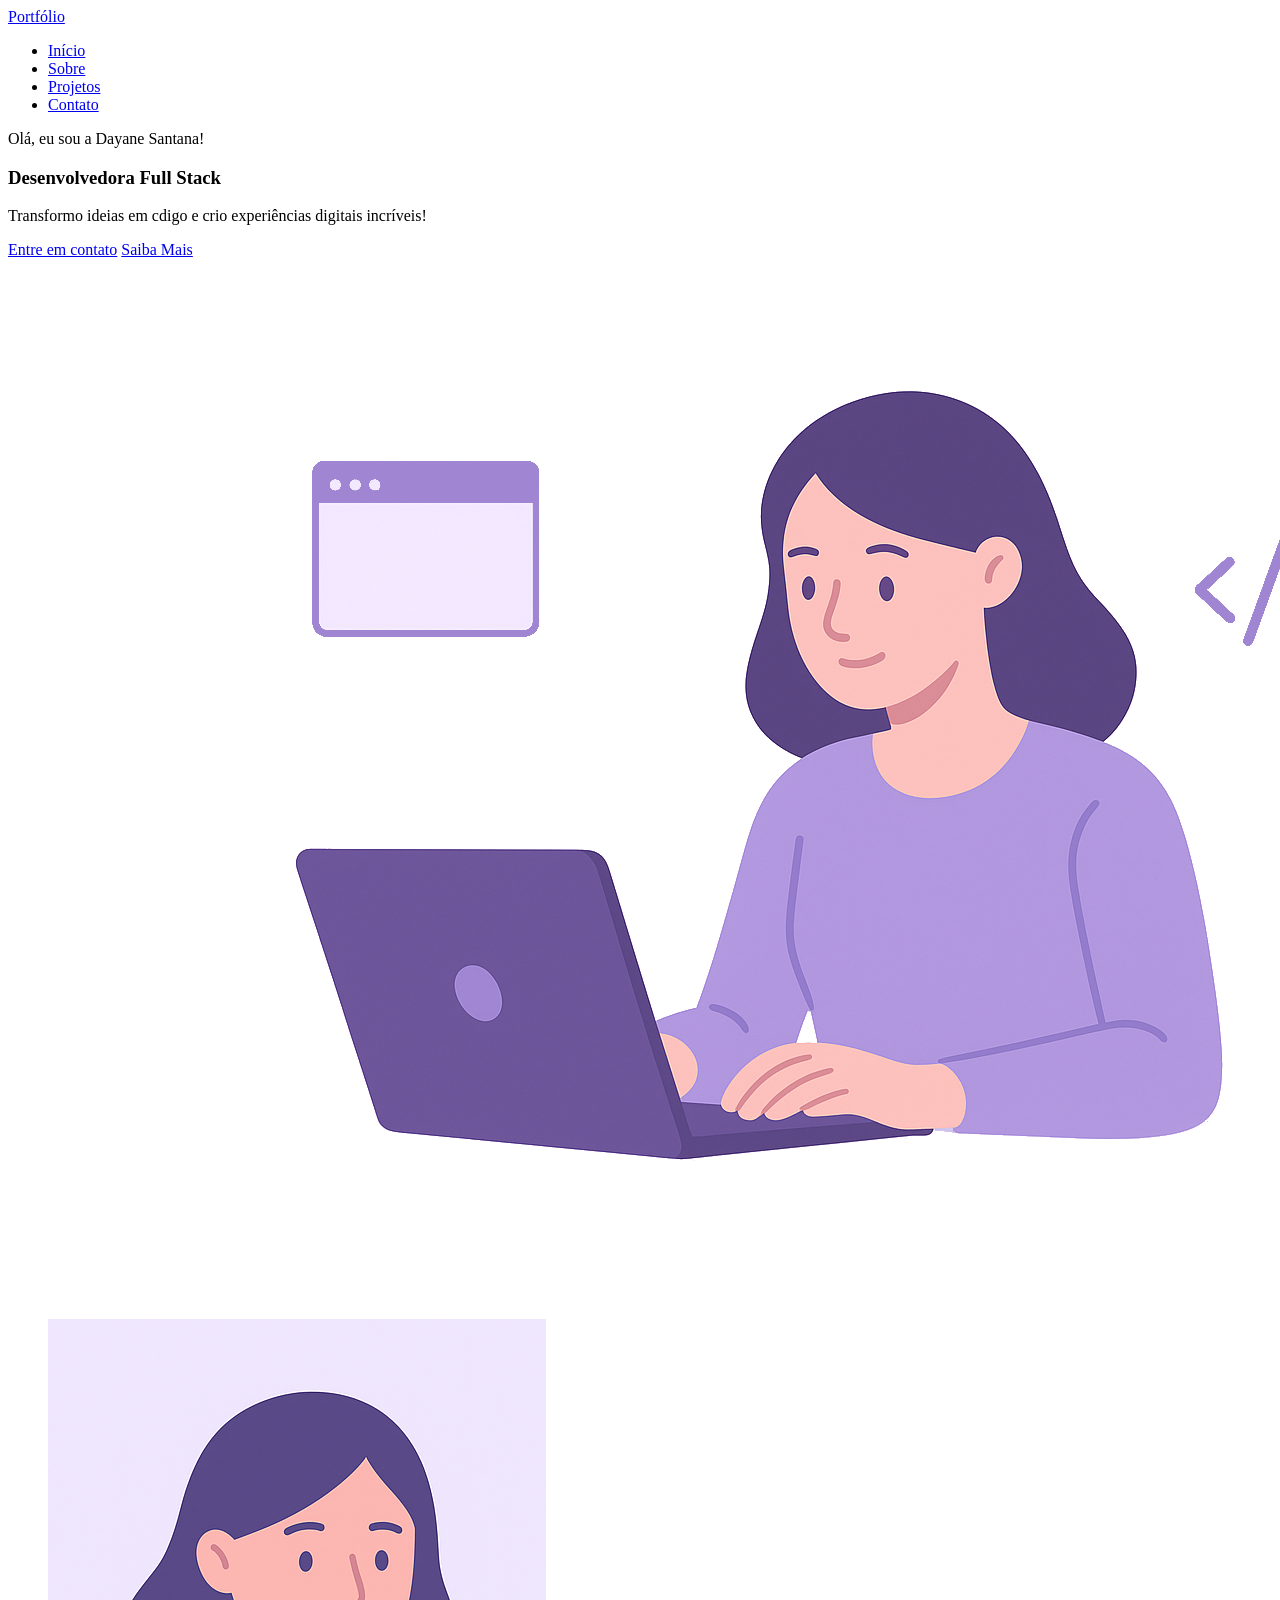
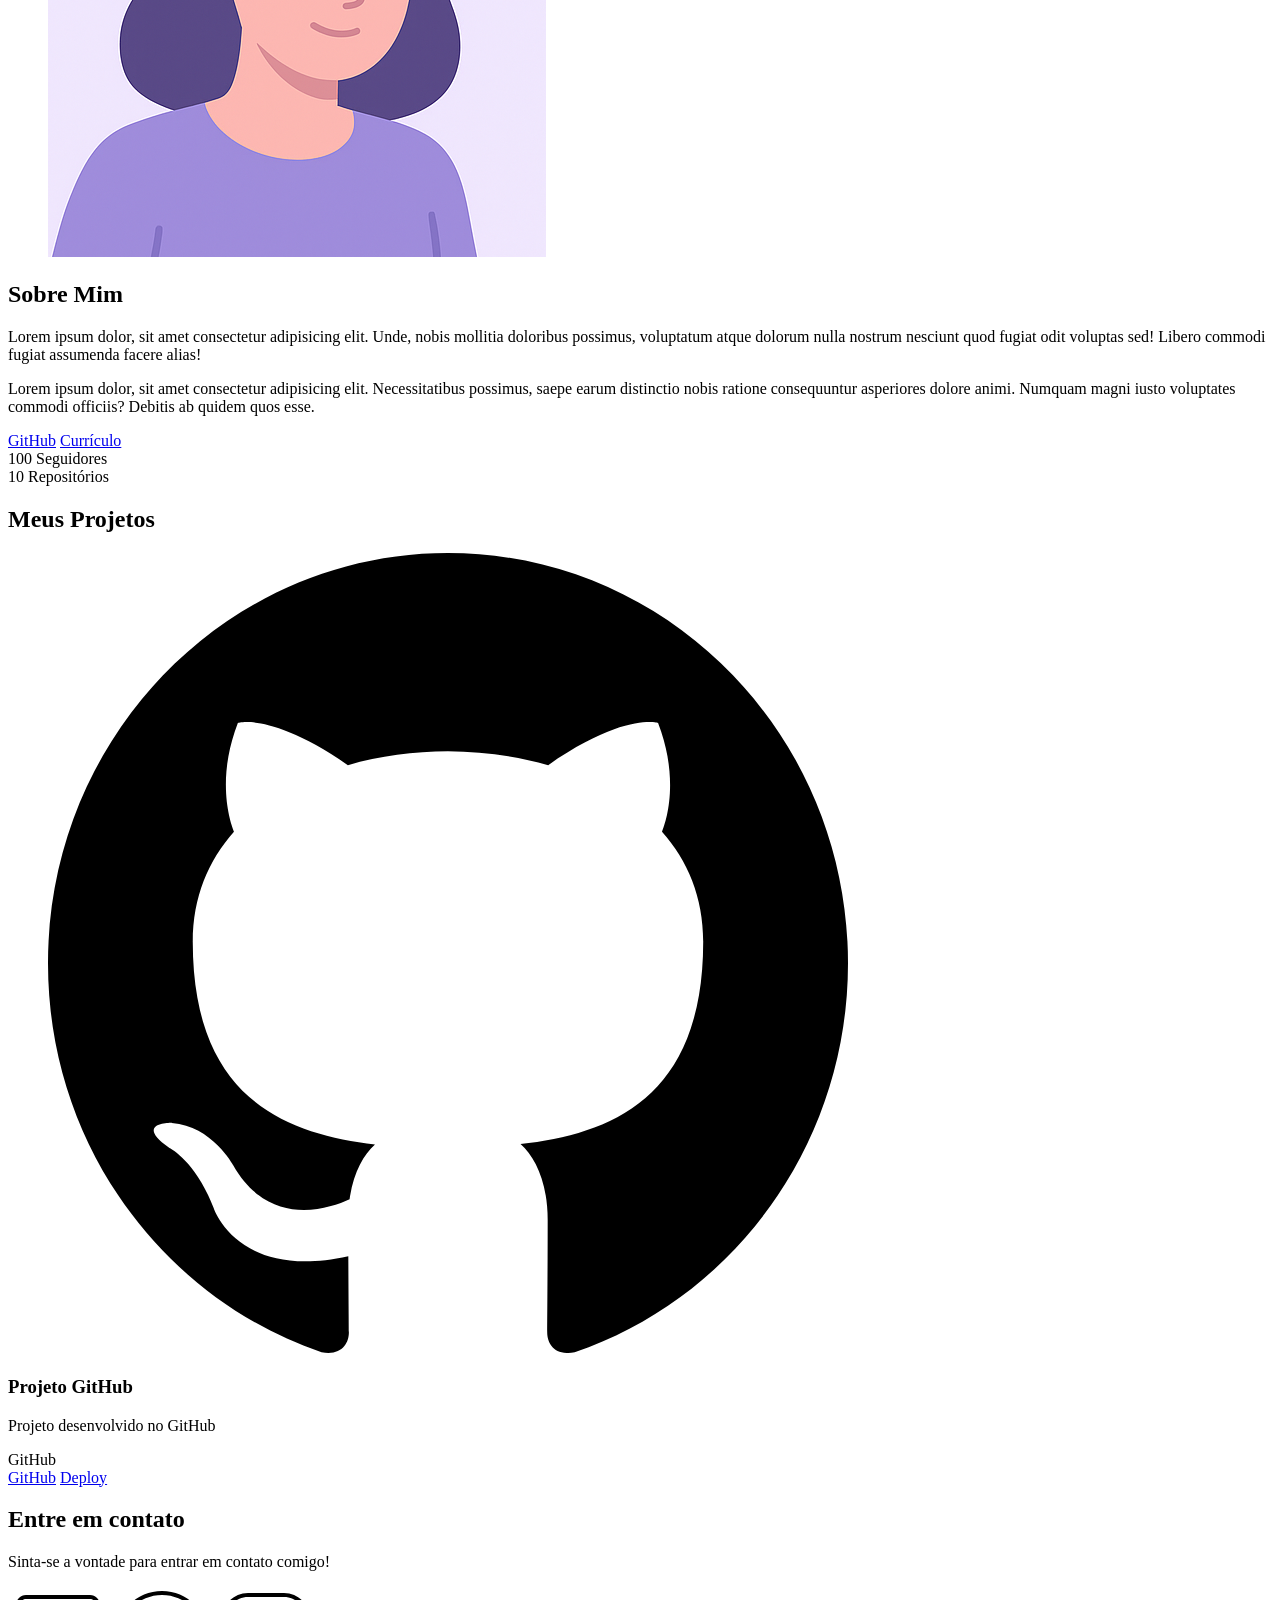
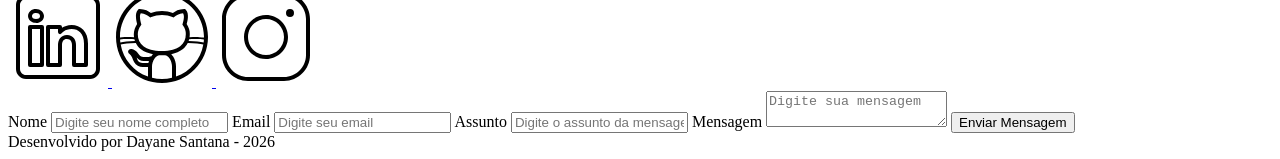
==== index.html @ d8936063 "Iniciando Projeto - Meu Portfólio" ====
<!DOCTYPE html>
<html lang="pt-BR">
<head>
    <meta charset="UTF-8">
    <meta name="viewport" content="width=device-width, initial-scale=1.0">
    <meta name="author" content="Dayane Santana">
    
    <meta 
    name="description" 
    content="Portfólio da Dayane Santana, desenvolvedora Full Stack especializada em criar experiências digitais envolventes e funcionais. Com um portfólio diversificado, com habilidades em front-end e back-end, utilizando tecnologias modernas para entregar soluções inovadoras. Conheça meus projetos e entre em contato.">

    <meta name="robots" content="index, follow">

    <link rel="icon" type="image/svg+xml" href="./assets/img/favicon.svg">

    <title>Portfólio Dayane Santana</title>
</head>
<body>
    <header>
        <div class="menu-content">
            <a href="index.html" id="titulo">Portfólio</a>

            <nav>
                <ul class="menu-list">
                    <li><a href="#hero">Início</a></li>
                    <li><a href="#about">Sobre</a></li>
                    <li><a href="#projects">Projetos</a></li>
                    <li><a href="#contato">Contato</a></li>
                </ul>
        </div>
    </header>  

    <main>
        <section id="hero" class="section-container hero-container">
            <article class="hero-content">

                <span>Olá, eu sou a Dayane Santana!</span>
                <h1>Desenvolvedora Full Stack</h1>
                <p>Transformo ideias em cdigo e crio experiências digitais incríveis!</p>

                <div class="buttons-container">
                    <a href="#contact" class="botao">Entre em contato</a>
                    <a href="#about" class="botao-outline">Saiba Mais</a>
                </div>
            </article>

            <figure class="hero-image">
                <img src="./assets/img/foto_dev_woman.svg" alt="Foto da autora." class="float-animation">
            </figure>
            
        </section>

        <section id="about" class="section-container about-container">

            <figure class="about-image">
                <img src="./assets/img/avatar_dev_woman.svg" alt="Foto do perfil">
            </figure>

            <article class="about-content">
                <h2>Sobre Mim</h2>

                <p>Lorem ipsum dolor, sit amet consectetur adipisicing elit. Unde, nobis mollitia doloribus possimus, voluptatum atque dolorum nulla nostrum nesciunt quod fugiat odit voluptas sed! Libero commodi fugiat assumenda facere alias!</p>

                <p>Lorem ipsum dolor, sit amet consectetur adipisicing elit. Necessitatibus possimus, saepe earum distinctio nobis ratione consequuntur asperiores dolore animi. Numquam magni iusto voluptates commodi officiis? Debitis ab quidem quos esse.</p>

                <div class="about-buttons-data">
                    <div class="buttons-container">
                        <a href="#" target="_blank" class="botao">GitHub</a>
                        <a href="#" target="_blank" class="botao-outline">Currículo</a>
                    </div>

                    <div class="data-container">
                        <div class="data-item">
                            <span class="data-number">100</span>
                            <span class="data-label">Seguidores</span>
                        </div>

                        <div class="data-item">
                            <span class="data-number">10</span>
                            <span class="data-label">Repositórios</span>
                        </div>
                    </div>
                </div>
            </article>
           
        </section>

        <section id="projects" class="section-container projects-container">
            <h2>Meus Projetos</h2>

            <div class="swioer projects-swiper">
                <div class="swiper-wrapper">
                    <div class="swiper-slide">

                        <article class="project-card">
                            <figure class="project-image">
                                <img src="./assets/icons/languages/github.svg" alt="Ícone GitHub">
                            </figure>

                            <div class="project-content">
                                <h3>Projeto GitHub</h3>
                                <p>Projeto desenvolvido no GitHub</p>

                                <div class="project-tags">
                                    <span class="tag">GitHub</span>
                                </div>

                                <div class="project-buttons">
                                    <a href="#" target="_blank" class="botao botao-sm">GitHub</a>
                                    <a href="#" target="_blank" class="botao-outline botao-sm">Deploy</a>
                                </div>
                            </div>
                        </article>
                    </div>
                </div>

                <div class="swiper-button-next"></div>
                <div class="swiper-button-prev"></div>

                <div class="swiper-pagination"></div>
            </div>
          
        </section>

        <section id="contact" class="section-container contact-container">

            <article class="contact-info">
                <h2>Entre em contato</h2>
                <p>Sinta-se a vontade para entrar em contato comigo!</p>

                <div class="social-container">
                    <a href="#" target="_blank" class="social-icon" aria-label="LinkedIn">
                        <img src="./assets/icons/social/linkedin.svg" alt="Link para o LinkedIn">
                    </a>

                    <a href="#" target="_blank" class="social-icon" aria-label="GitHub">
                        <img src="./assets/icons/social/github.svg" alt="Link para o GitHub">
                    </a>

                    <a href="#" target="_blank" class="social-icon" aria-label="Instagram">
                        <img src="./assets/icons/social/instagram.svg" alt="Link para o Instagram">
                    </a>
                </div>
            </article>

            <form id="formulario">

                <label for="nome">Nome</label>
                <input type="text" name="nome" id="nome" placeholder="Digite seu nome completo">
                <span id="erro-nome"></span>

                <label for="email">Email</label>
                <input type="text" name="email" id="email" placeholder="Digite seu email">
                <span id="erro-email"></span>

                <label for="assunto">Assunto</label>
                <input type="text" name="assunto" id="assunto" placeholder="Digite o assunto da mensagem">
                <span id="erro-assunto"></span>

                <label for="mensagem">Mensagem</label>
                <textarea id="mensagem" name="mensagem" placeholder="Digite sua mensagem"></textarea>
                <span id="erro-mensagem"></span>

                <button class="botao" type="submit">Enviar Mensagem</button>
            </form>
          
        </section>

    </main>

    <footer>
        Desenvolvido por Dayane Santana - 2026
    </footer>
</body>
</html>
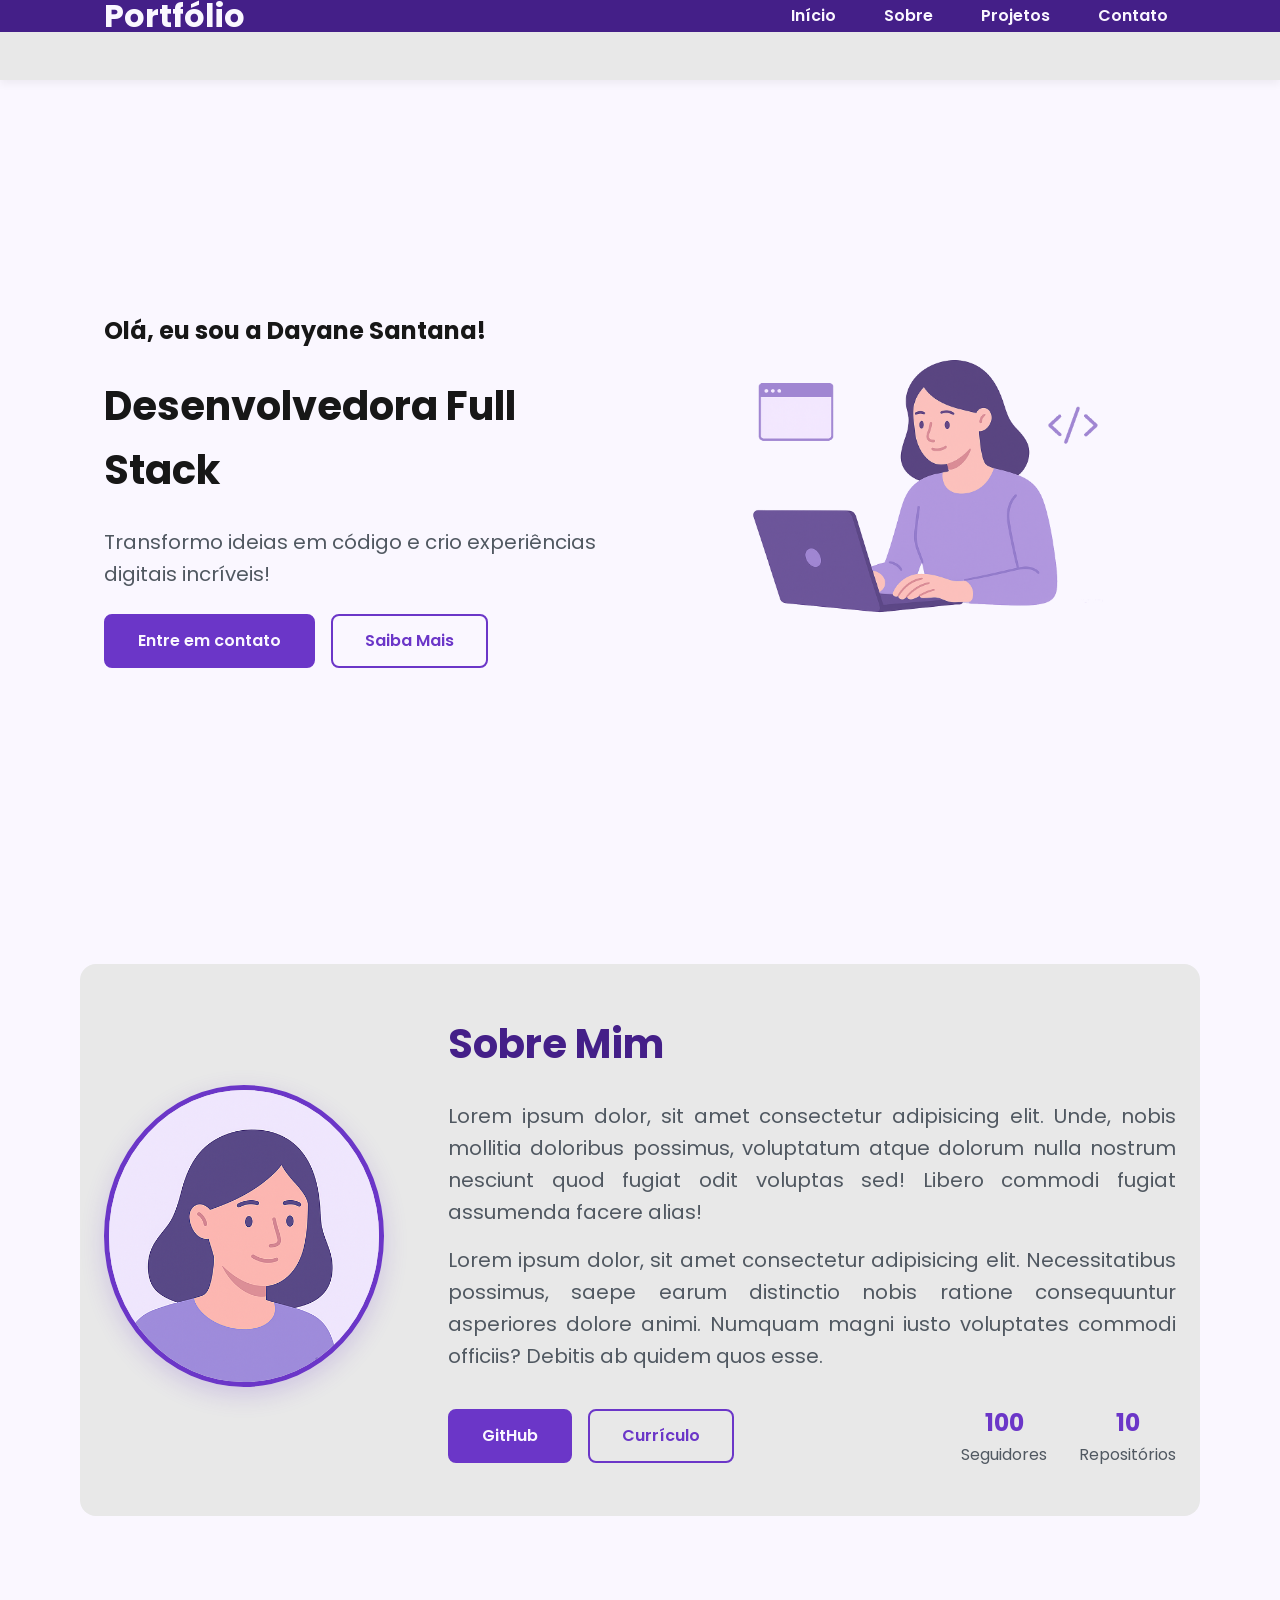
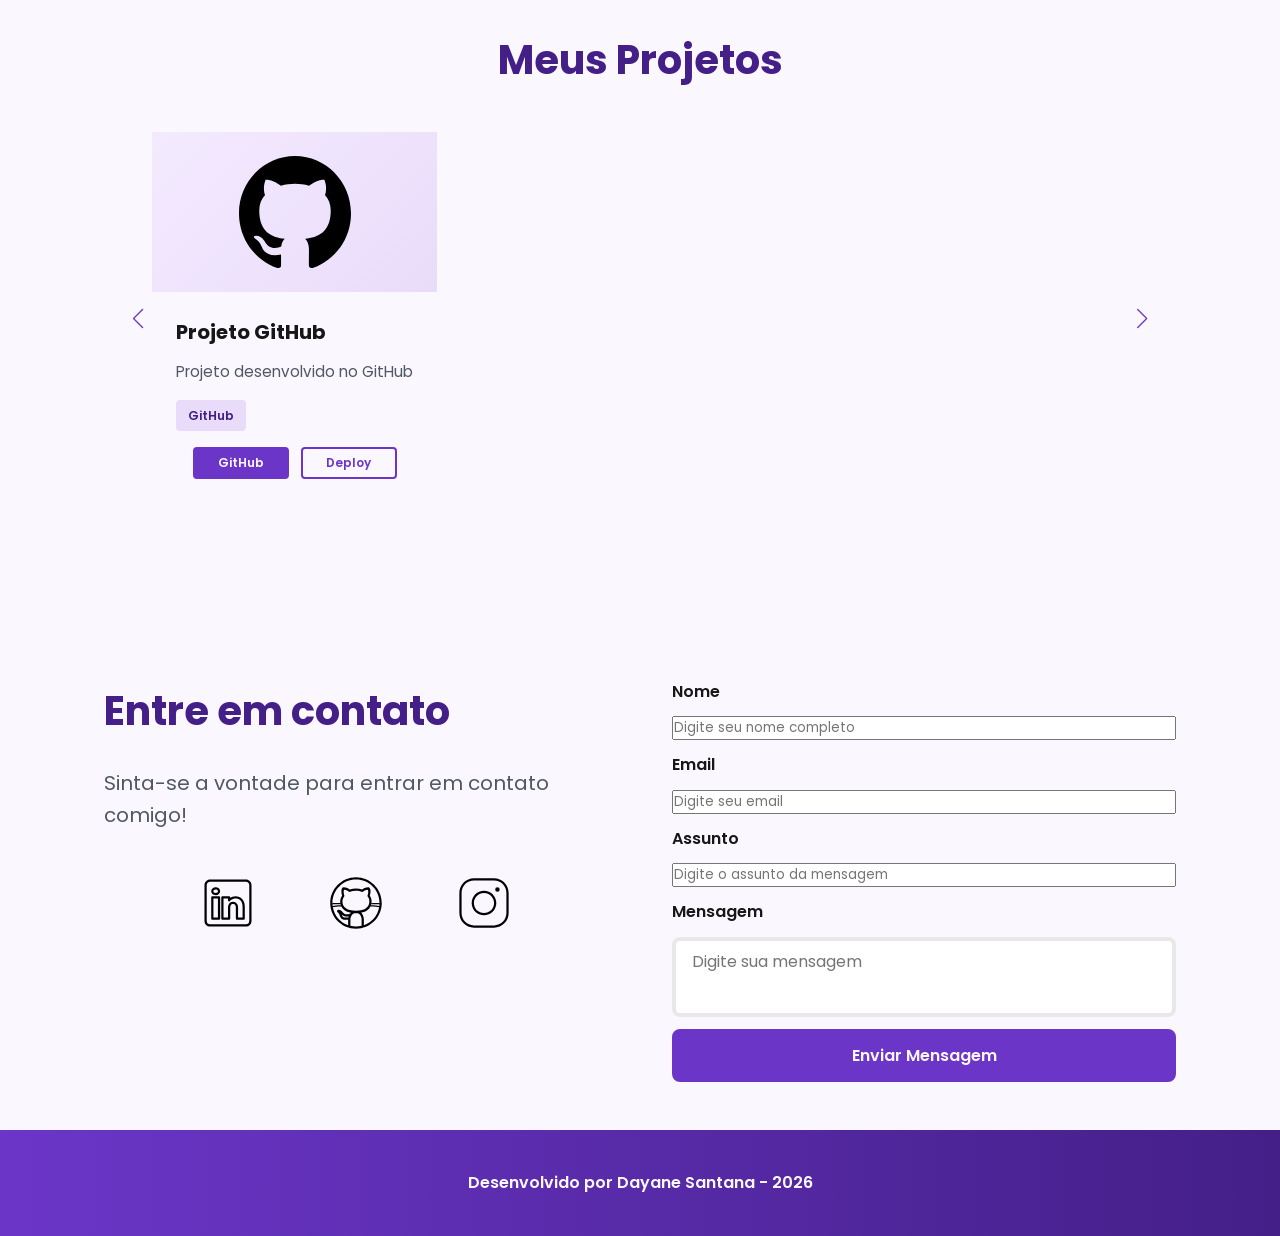
==== commit 47ee55dc: "Adicionando CSS" ====
--- a/index.html
+++ b/index.html
@@ -1,6 +1,13 @@
 <!DOCTYPE html>
 <html lang="pt-BR">
 <head>
+
+    <!-- Fontes do Google -->
+    <link rel="preconnect" href="https://fonts.googleapis.com">
+    <link rel="preconnect" href="https://fonts.gstatic.com" crossorigin>
+
+    <!-- Fonte do Google - Poppins -->
+    <link href="https://fonts.googleapis.com/css2?family=Poppins&display=swap" rel="stylesheet">
     <meta charset="UTF-8">
     <meta name="viewport" content="width=device-width, initial-scale=1.0">
     <meta name="author" content="Dayane Santana">
@@ -12,6 +19,13 @@
     <meta name="robots" content="index, follow">
 
     <link rel="icon" type="image/svg+xml" href="./assets/img/favicon.svg">
+
+    <!-- SWIPER CSS -->
+    <link rel="stylesheet" href="https://cdn.jsdelivr.net/npm/swiper@11/swiper-bundle.min.css"> 
+
+    <link rel="stylesheet" href="./assets/css/style.css">
+
+
 
     <title>Portfólio Dayane Santana</title>
 </head>
@@ -36,7 +50,7 @@
 
                 <span>Olá, eu sou a Dayane Santana!</span>
                 <h1>Desenvolvedora Full Stack</h1>
-                <p>Transformo ideias em cdigo e crio experiências digitais incríveis!</p>
+                <p>Transformo ideias em código e crio experiências digitais incríveis!</p>
 
                 <div class="buttons-container">
                     <a href="#contact" class="botao">Entre em contato</a>
@@ -88,7 +102,7 @@
         <section id="projects" class="section-container projects-container">
             <h2>Meus Projetos</h2>
 
-            <div class="swioer projects-swiper">
+            <div class="swiper projects-swiper">
                 <div class="swiper-wrapper">
                     <div class="swiper-slide">
 
--- a/assets/css/style.css
+++ b/assets/css/style.css
@@ -0,0 +1,586 @@
+* {
+  margin: 0;
+  padding: 0;
+  box-sizing: border-box;
+  font-family: "Poppins", "sans-serif";
+  font-weight: 400;
+  text-decoration: none;
+  outline: none;
+}
+
+:root {
+  /*paleta de cores - purple*/
+  --purple-50: #f4eaff;
+  --purple-100: #e9dcfa;
+  --purple-200: #cdb3f0;
+  --purple-300: #b186e5;
+  --purple-400: #9460db;
+  --purple-500: #6b36c8;
+  --purple-600: #5b2ca0;
+  --purple-700: #4c2177;
+  --purple-800: #441f88;
+  --purple-900: #2a0e4d;
+
+  /*cores neutras*/
+  --gray-200: #e8e8e8;
+  --gray-400: #505861;
+  --black: #171717;
+  --white: #faf7ff;
+
+  /*Cores de estado*/
+  --error: #e63946;
+
+  /*Sombras*/
+
+  --shadow-sm: 0 0.25rem 0.5rem rgba(0, 0, 0, 0.05);
+  --shadow-md: 0 0.25rem 0.75rem rgba(107, 54, 200, 0.3);
+  --shadow-lg: 0 0.5rem 1.5rem rgba(107, 54, 200, 0.2);
+
+  /*Espaçamentos*/
+  --spacing-xs: 0.5rem;
+  --spacing-sm: 1rem;
+  --spacing-md: 1.5rem;
+  --spacing-lg: 2rem;
+  --spacing-xl: 3rem;
+  --spacing-2xl: 4rem;
+
+  /*Tamanhos de fonte*/
+  --text-sm: 0.75rem;
+  --text-base: 1rem;
+  --text-lg: 1.25rem;
+  --text-xl: 1.5rem;
+  --text-2x1: 2rem;
+  --text-3xl: 2.5rem;
+
+  /*Border Radius*/
+  --radius-sm: 0.25rem;
+  --radius-md: 0.5rem;
+  --radius-lg: 1rem;
+  --radius-xl: 2rem;
+  --radius-full: 50%;
+
+  /*Animação Padrão*/
+  --transition-default: all 0.3s ease;
+}
+
+html {
+  scroll-behavior: smooth;
+}
+
+body {
+  display: flex;
+  flex-direction: column;
+  min-height: 100vh;
+  background-color: var(--white);
+  line-height: 1.6;
+  color: var(--black);
+}
+
+main {
+  flex: 1;
+}
+
+.section-container {
+  max-width: 70rem;
+  margin: 0 auto;
+  padding: var(--spacing-xl) var(--spacing-md);
+  scroll-margin-top: 6rem;
+}
+
+.buttons-container {
+  display: flex;
+  gap: var(--spacing-sm);
+}
+
+.botao,
+.botao-outline {
+  display: inline-block;
+  padding: 0.75rem 2rem;
+  border: 0.15rem solid transparent;
+  border-radius: var(--radius-md);
+  font-size: var(--text-base);
+  font-weight: 600;
+  text-align: center;
+  cursor: pointer;
+  transition: var(--transition-default);
+}
+
+.botao {
+  border-color: var(--purple-500);
+  background-color: var(--purple-500);
+  color: var(--white);
+}
+
+.botao:hover {
+  border-color: var(--purple-800);
+  background-color: var(--purple-800);
+  box-shadow: var(--shadow-md);
+  transform: translateY(-0.25rem);
+}
+
+.botao-outline {
+  border-color: var(--purple-500);
+  background-color: transparent;
+  color: var(--purple-500);
+}
+
+.botao-outline:hover {
+  border-color: var(--purple-500);
+  background-color: var(--purple-500);
+  color: var(--white);
+  transform: translateY(-0.25rem);
+}
+
+.botao.botao-sm,
+.botao-outline.botao-sm {
+  min-width: 6rem;
+  padding: 0.25rem var(--spacing-sm);
+  border-width: 0.125rem;
+  border-radius: 0.25rem;
+  font-size: var(--text-sm);
+}
+
+header {
+  position: sticky;
+  top: 0;
+  z-index: 1000;
+  width: 100%;
+  height: 5rem;
+  border-bottom: var(--spacing-xl) solid var(--gray-200);
+  background-color: var(--purple-800);
+  box-shadow: var(--shadow-sm);
+}
+
+header a {
+  font-weight: 600;
+  color: var(--white);
+  transition: color 0.3s ease;
+}
+
+header a:hover {
+  color: var(--purple-100);
+}
+
+#titulo {
+  font-size: var(--text-2x1);
+  font-weight: 700;
+}
+
+.menu-content {
+  display: flex;
+  justify-content: space-between;
+  align-items: center;
+  max-width: 70rem;
+  height: 100%;
+  margin: 0 auto;
+  padding: 0 var(--spacing-md);
+}
+
+.menu-list {
+  display: flex;
+  gap: var(--spacing-lg);
+  list-style: none;
+}
+
+.menu-list a {
+  padding: var(--spacing-xs);
+}
+
+.hero-container {
+  display: flex;
+  align-items: center;
+  gap: var(--spacing-2xl);
+  min-height: calc(100vh - 5rem);
+}
+
+.hero-content {
+  display: flex;
+  flex: 1;
+  flex-direction: column;
+  gap: var(--spacing-md);
+}
+
+.hero-content span {
+  font-size: var(--text-xl);
+  font-weight: 700;
+}
+
+.hero-content h1 {
+  font-size: var(--text-3xl);
+  font-weight: 700;
+}
+
+.hero-content p,
+.about-content p,
+.contact-info p {
+  font-size: var(--text-lg);
+  color: var(--gray-400);
+}
+
+.hero-image {
+  display: flex;
+  flex: 1;
+  justify-content: center;
+}
+
+.hero-image img {
+  width: 100%;
+  max-width: 100%;
+  border-radius: var(--radius-xl);
+}
+
+@keyframes float {
+  0%,
+  100% {
+    transform: translateY(0);
+  }
+
+  50% {
+    transform: translateY(-1.25rem);
+  }
+}
+
+.float-animation {
+  animation: float 3s ease-in-out infinite;
+}
+
+.about-container {
+  display: flex;
+  align-items: center;
+  gap: var(--spacing-2xl);
+  margin: var(--spacing-2xl) auto;
+  border-radius: var(--radius-lg);
+  background-color: var(--gray-200);
+}
+
+.about-image {
+  flex: 0 0 17.5rem;
+}
+
+.about-image img {
+  width: 100%;
+  border: 0.35rem solid var(--purple-500);
+  border-radius: var(--radius-full);
+  box-shadow: var(--shadow-lg);
+}
+
+.about-content h2,
+.projects-container h2,
+.contact-info h2 {
+  margin-bottom: var(--spacing-md);
+  font-size: var(--text-3xl);
+  font-weight: 700;
+  color: var(--purple-800);
+}
+
+.about-content p {
+  margin-bottom: var(--spacing-sm);
+  text-align: justify;
+}
+
+.about-buttons-data {
+  display: flex;
+  justify-content: space-between;
+  align-items: center;
+  gap: var(--spacing-lg);
+  margin-top: var(--spacing-lg);
+}
+
+.about-buttons-data .botao {
+  margin-right: auto;
+}
+
+.data-container {
+  display: flex;
+  gap: var(--spacing-lg);
+  margin-top: 0;
+}
+
+.data-item {
+  display: flex;
+  flex-direction: column;
+  align-items: center;
+}
+
+.data-number {
+  font-size: var(--text-xl);
+  font-weight: 700;
+  text-align: center;
+  color: var(--purple-500);
+}
+
+.data-label {
+  font-size: var(--text-base);
+  text-align: center;
+  color: var(--gray-400);
+}
+
+.projects-container {
+  scroll-margin-top: 3rem;
+  margin: var(--spacing-2xl) auto;
+  text-align: center;
+}
+
+/*Carrossel de projetos*/
+.projects-swiper {
+  position: relative;
+  width: 100%;
+  padding: var(--spacing-sm) var(--spacing-xl);
+  overflow: hidden;
+}
+
+.projects-card {
+  display: flex;
+  flex-direction: column;
+  width: 100%;
+  height: 100%;
+  border: 0.15rem solid var(--gray-200);
+  border-radius: var(--radius-lg);
+  background-color: var(--white);
+  box-shadow: var(--shadow-sm);
+  overflow: hidden;
+  transition: var(--transition-default);
+}
+
+.project-card:hover {
+  box-shadow: var(--shadow-lg);
+}
+
+.project-image {
+  display: flex;
+  align-items: center;
+  justify-content: center;
+  width: 100%;
+  height: 10rem;
+  background: linear-gradient(
+    135deg,
+    var(--purple-50) 0%,
+    var(--purple-100) 100%
+  );
+}
+
+.project-image img {
+  width: 75%;
+  height: 75%;
+  max-width: 7rem;
+  max-height: 7rem;
+  object-fit: contain;
+  transition: transform 0.3s ease;
+}
+
+.project-content {
+  display: flex;
+  flex: 1;
+  flex-direction: column;
+  padding: var(--spacing-md);
+  text-align: left;
+}
+
+.project-content h3 {
+  margin-bottom: 0.75rem;
+  font-size: var(--text-lg);
+  font-weight: 700;
+}
+
+.project-content p {
+  flex: 1;
+  margin-bottom: var(--spacing-sm);
+  font-size: 0.95rem;
+  color: var(--gray-400);
+}
+
+.project-tags {
+  display: flex;
+  flex-wrap: wrap;
+  gap: var(--spacing-xs);
+}
+
+.tag {
+  padding: 0.375rem 0.75rem;
+  border-radius: var(--radius-sm);
+  background-color: var(--purple-100);
+  font-size: var(--text-sm);
+  font-weight: 600;
+  color: var(--purple-800);
+}
+
+.project-buttons {
+  display: flex;
+  justify-content: center;
+  align-items: center;
+  gap: 0.75rem;
+  margin-top: var(--spacing-sm);
+}
+
+Containers do swiper*/ .swiper-wrapper {
+  align-items: stretch;
+}
+
+.swiper-slide {
+  display: flex;
+  height: auto;
+}
+
+/*Botões do swiper*/
+.swiper-button-next,
+.swiper-button-prev {
+  width: 3rem;
+  height: 3rem;
+}
+
+.swiper-button-next::after,
+.swiper-button-prev::after {
+  font-size: var(--text-lg);
+  color: var(--purple-500);
+}
+
+.swiper-button-next:hover::after,
+.swiper-button-prev:hover::after {
+  color: var(--purple-800);
+}
+
+.swiper-pagination-bullet {
+  width: 0.75rem;
+  height: 0.75rem;
+  background-color: var(--gray-200);
+  opacity: 1;
+}
+
+.swiper-pagination-bullet-active {
+  width: var(--spacing-lg);
+  border-radius: var(--radius-sm);
+  background-color: var(--purple-500);
+}
+
+.contact-container {
+  display: grid;
+  grid-template-columns: 1fr 1fr;
+  gap: var(--spacing-2xl);
+}
+
+.contact-info h2 {
+  margin-bottom: var(--spacing-md);
+}
+
+.contact-info p {
+  margin-bottom: var(--spacing-lg);
+}
+
+.social-container {
+  display: flex;
+  justify-content: center;
+  gap: var(--spacing-xl);
+}
+
+.social-icon {
+  width: 5rem;
+  height: 5rem;
+  padding: 0.75rem;
+  border-radius: var(--radius-md);
+  transition: var(--transition-default);
+}
+
+.social-icon img {
+  width: 100%;
+  filter: brightness(0) saturate(100%);
+  transition: filter 0.3s ease;
+}
+
+.social-icon:hover img {
+  filter: brightness(0) saturate(100%) invert(42%) sepia(93%) saturate(1352%)
+    hue-rotate(243deg) brightness(79%) contrast(91%);
+}
+
+form {
+  display: flex;
+  flex-direction: column;
+  gap: 0.75rem;
+}
+
+form label {
+  font-size: var(--text-base);
+  font-weight: 600;
+}
+
+forma input,
+form textarea {
+  width: 100%;
+  padding: 0.5rem var(--spacing-sm);
+  border: 0.25rem solid var(--gray-200);
+  border-radius: var(--radius-md);
+  font-family: inherit;
+  font-size: var(--text-base);
+  transition: border-color 0.3s ease;
+}
+
+form input:focus,
+form textarea:focus {
+  border-color: var(--purple-500);
+  outline: none;
+}
+
+form textarea {
+  min-height: 5rem;
+  resize: none;
+}
+
+form span {
+  margin-top: -0.75rem;
+  font-size: var(--text-sm);
+  color: var(--error);
+}
+
+footer {
+  padding: 2.5rem;
+  background: linear-gradient(to right, var(--purple-500), var(--purple-800));
+  font-weight: 600;
+  text-align: center;
+  color: var(--white);
+}
+
+.sucess-container {
+  display: flex;
+  flex-direction: column;
+  justify-content: center;
+  align-items: center;
+  width: 100%;
+  min-height: calc(100vh - 12.5rem);
+  padding: var(--spacing-xl) var(--spacing-md);
+}
+
+.sucess-content {
+  display: flex;
+  flex-direction: column;
+  align-items: center;
+  gap: var(--spacing-md);
+  max-width: 37.5rem;
+  text-align: center;
+}
+
+.sucess-content h1 {
+  font-size: var(--text-3xl);
+  font-weight: 700;
+  color: var(--purple-800);
+}
+
+.sucess-content h2 {
+  font-size: var(--text-lg);
+  color: var(--gray-400);
+}
+
+.sucess-icon {
+  display: flex;
+  align-items: center;
+  justify-content: center;
+  width: 7.5rem;
+  height: 7.5rem;
+  border-radius: var(--radius-full);
+  background-color: var(--purple-100);
+}
+
+.sucess-icon img {
+  width: 6rem;
+  height: 6rem;
+  filter: brightness(0) saturate(100%) invert(11%) sepia(69%) saturate(3759%)
+    hue-rotate(256deg) brightness(101%) contrast(96%);
+}
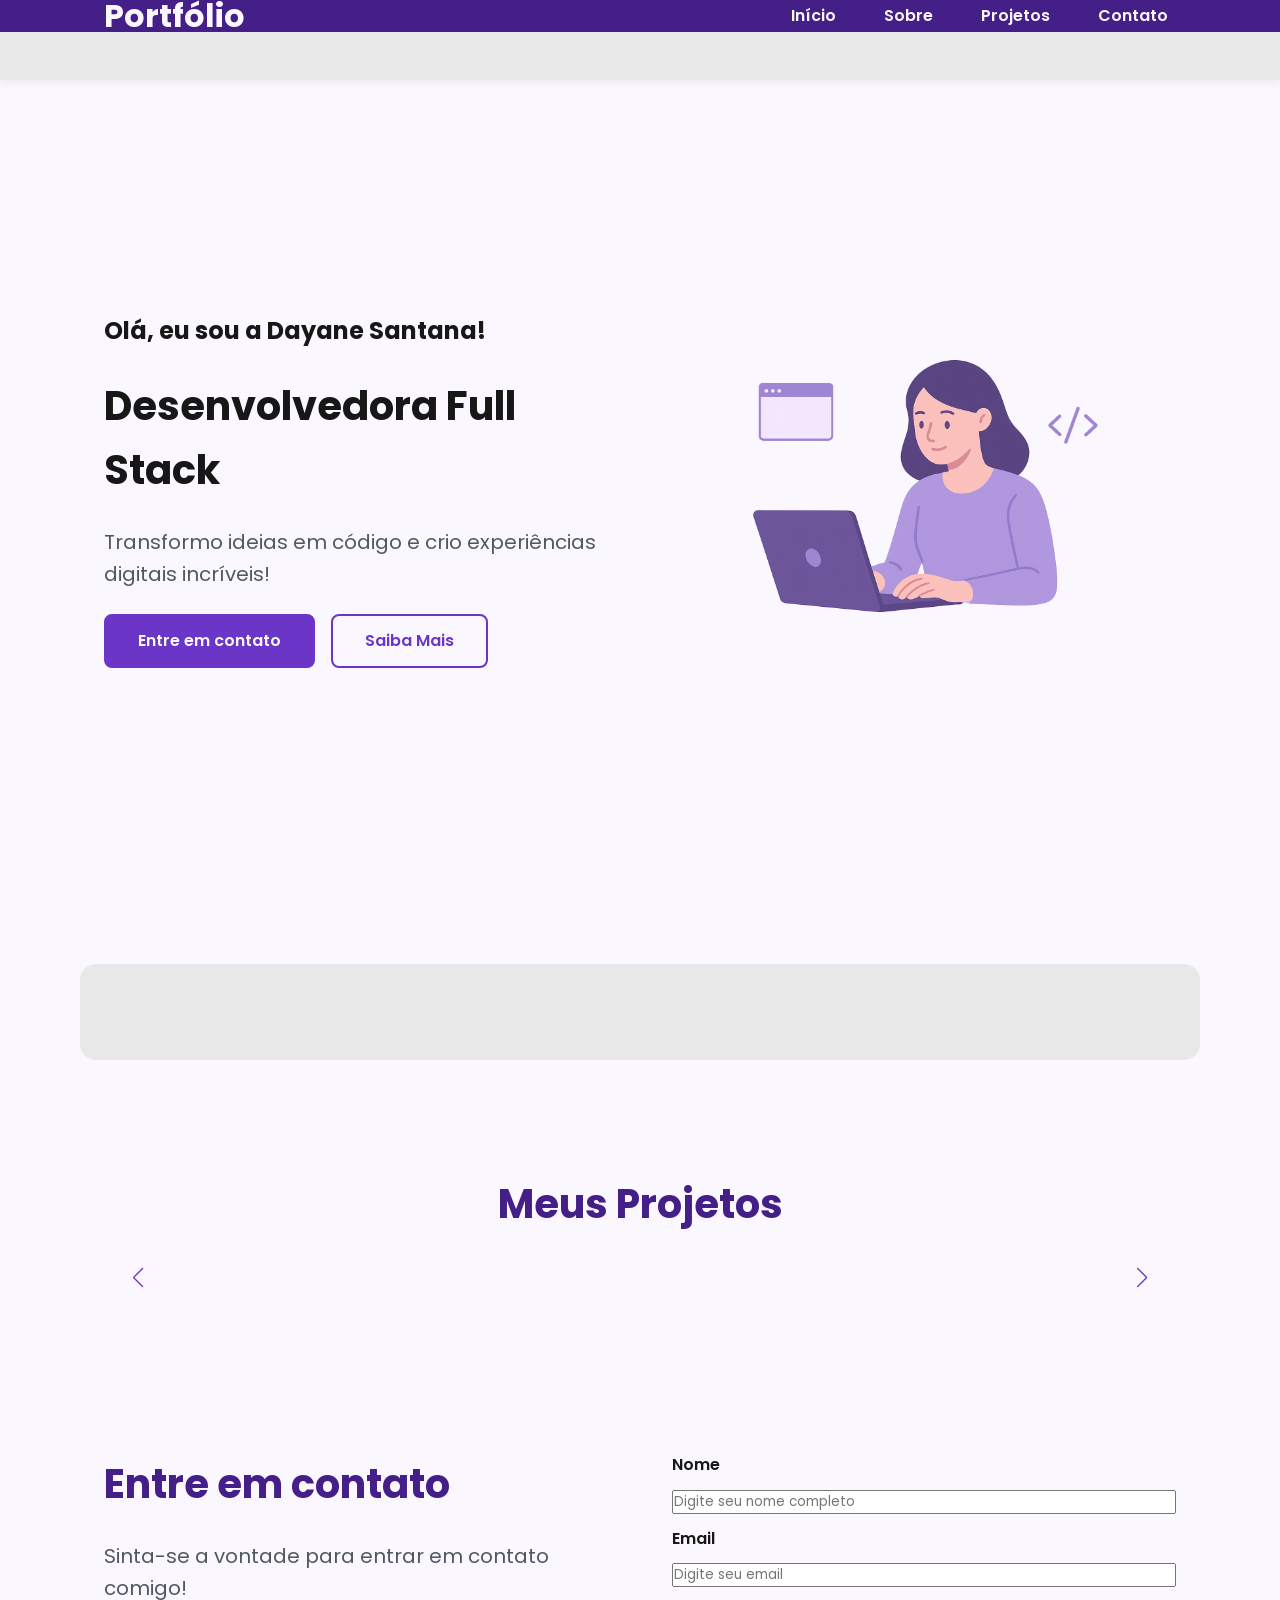
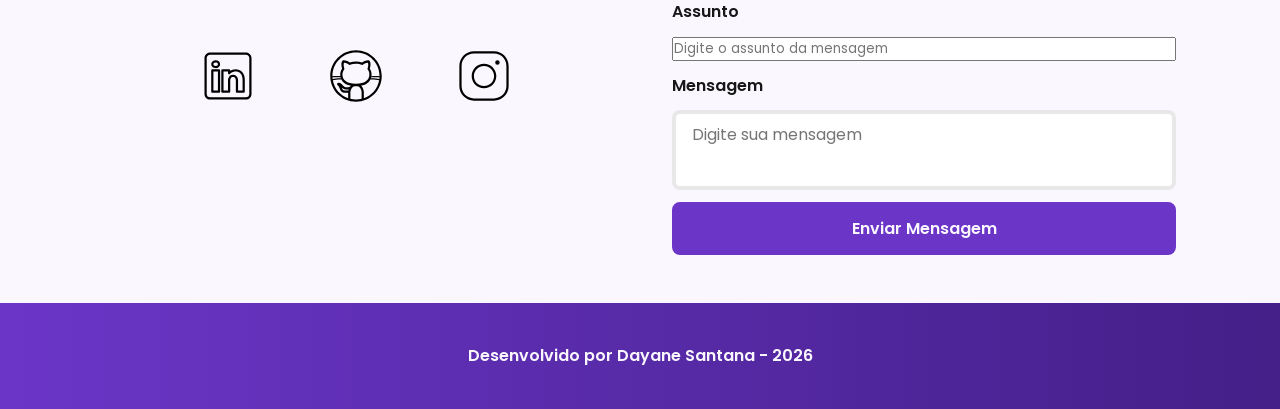
==== commit 17030913: "Adicionado JS" ====
--- a/index.html
+++ b/index.html
@@ -65,68 +65,14 @@
         </section>
 
         <section id="about" class="section-container about-container">
-
-            <figure class="about-image">
-                <img src="./assets/img/avatar_dev_woman.svg" alt="Foto do perfil">
-            </figure>
-
-            <article class="about-content">
-                <h2>Sobre Mim</h2>
-
-                <p>Lorem ipsum dolor, sit amet consectetur adipisicing elit. Unde, nobis mollitia doloribus possimus, voluptatum atque dolorum nulla nostrum nesciunt quod fugiat odit voluptas sed! Libero commodi fugiat assumenda facere alias!</p>
-
-                <p>Lorem ipsum dolor, sit amet consectetur adipisicing elit. Necessitatibus possimus, saepe earum distinctio nobis ratione consequuntur asperiores dolore animi. Numquam magni iusto voluptates commodi officiis? Debitis ab quidem quos esse.</p>
-
-                <div class="about-buttons-data">
-                    <div class="buttons-container">
-                        <a href="#" target="_blank" class="botao">GitHub</a>
-                        <a href="#" target="_blank" class="botao-outline">Currículo</a>
-                    </div>
-
-                    <div class="data-container">
-                        <div class="data-item">
-                            <span class="data-number">100</span>
-                            <span class="data-label">Seguidores</span>
-                        </div>
-
-                        <div class="data-item">
-                            <span class="data-number">10</span>
-                            <span class="data-label">Repositórios</span>
-                        </div>
-                    </div>
-                </div>
-            </article>
-           
+                 
         </section>
 
         <section id="projects" class="section-container projects-container">
             <h2>Meus Projetos</h2>
 
             <div class="swiper projects-swiper">
-                <div class="swiper-wrapper">
-                    <div class="swiper-slide">
-
-                        <article class="project-card">
-                            <figure class="project-image">
-                                <img src="./assets/icons/languages/github.svg" alt="Ícone GitHub">
-                            </figure>
-
-                            <div class="project-content">
-                                <h3>Projeto GitHub</h3>
-                                <p>Projeto desenvolvido no GitHub</p>
-
-                                <div class="project-tags">
-                                    <span class="tag">GitHub</span>
-                                </div>
-
-                                <div class="project-buttons">
-                                    <a href="#" target="_blank" class="botao botao-sm">GitHub</a>
-                                    <a href="#" target="_blank" class="botao-outline botao-sm">Deploy</a>
-                                </div>
-                            </div>
-                        </article>
-                    </div>
-                </div>
+                <div class="swiper-wrapper"></div>
 
                 <div class="swiper-button-next"></div>
                 <div class="swiper-button-prev"></div>
@@ -157,7 +103,9 @@
                 </div>
             </article>
 
-            <form id="formulario">
+            <form id="formulario" action="https://formsubmit.co/efbd7583fe93ba88ac6b9df064552114" method="POST">
+                <input type="hidden" name="_next" value="http://localhost:5500/sucess.html">
+                <input type="hidden" name="_captcha" value="false">
 
                 <label for="nome">Nome</label>
                 <input type="text" name="nome" id="nome" placeholder="Digite seu nome completo">
@@ -185,5 +133,9 @@
     <footer>
         Desenvolvido por Dayane Santana - 2026
     </footer>
+    
+    <!-- SWIPER JS -->
+    <script src="https://cdn.jsdelivr.net/npm/swiper@11/swiper-bundle.min.js"></script>
+    <script src="./assets/js/script.js"></script>
 </body>
 </html>
--- a/assets/css/style.css
+++ b/assets/css/style.css
@@ -584,3 +584,401 @@
   filter: brightness(0) saturate(100%) invert(11%) sepia(69%) saturate(3759%)
     hue-rotate(256deg) brightness(101%) contrast(96%);
 }
+
+
+/*Responsividade*/
+@media screen and (max-width: 1024px){
+
+    .section-container{
+        padding: var(--spacing-lg) var(--spacing-md);
+    }
+
+    .section-container h1{
+        font-size: var(--text-3xl);
+    }
+
+    .section-container h2{
+        font-size: var(--text-2x1);
+    }
+
+    .section-container p{
+        font-size: var(--text-base);
+    }
+
+    .section-container span{
+        font-size: var(--text-lg);
+    }
+
+    .sucess-content h1{
+        font-size: var(--text-3xl);
+    }
+
+    .sucess-content h2{
+        font-size: var(--text-xl);
+    }
+
+    @media (max-width: 768px){
+        .menu-list{
+            display: none;
+        }
+    }
+
+    .hero-container {
+        flex-direction: column-reverse;
+        gap: var(--spacing-lg);
+        min-height: 60vh;
+        text-align: center;
+    }
+
+    .hero-content,
+    .hero-image {
+        width: 90%;
+    }
+
+    .hero-image img {
+        object-fit: cover;
+    }
+
+    .buttons-container {
+        justify-content: center;
+        width: 100%;
+    }
+
+    .hero-container .botao,
+    .hero-container .botao-outline {
+        padding: 0.75rem 1.5rem;
+        font-size: var(--text-base);
+        white-space: nowrap;
+    }
+
+    .about-container {
+        flex-direction: column;
+        gap: var(--spacing-md);
+        margin: var(--spacing-lg);
+        padding: var(--spacing-lg);
+    }
+
+    .about-image {
+        flex: 0 0 auto;
+        width: 100%;
+        display: flex;
+        justify-content: center;
+    }
+
+    .about-image img {
+        max-width: 16rem;
+        width: 100%;
+    }
+
+    .about-content {
+        width: 100%;
+    }
+
+    .about-buttons-data {
+        flex-direction: column;
+        gap: var(--spacing-md);
+        align-items: stretch;
+    }
+
+    .about-buttons-data .botao {
+        margin-right: 0;
+    }
+
+    .data-container {
+        justify-content: center;
+        width: 100%;
+    }
+
+    /* Projects */
+    .projects-container {
+        margin: var(--spacing-lg) auto 0;
+    }
+
+    .projects-swiper {
+        margin: 0;
+        padding: var(--spacing-sm) var(--spacing-lg) 2.5rem;
+    }
+
+    .project-card {
+        width: 100%;
+        height: 30rem;
+        min-height: 30rem;
+        max-height: 30rem;
+        max-width: 100%;
+    }
+
+    .project-content {
+        display: flex;
+        flex-direction: column;
+        justify-content: space-between;
+        height: 100%;
+    }
+
+    .project-content p {
+        flex: 1;
+        overflow: hidden;
+    }
+
+    .project-tags {
+        min-height: 2.5rem;
+        align-items: flex-start;
+    }
+
+    .swiper-wrapper {
+        align-items: stretch;
+    }
+
+    .swiper-slide {
+        display: flex;
+        justify-content: center;
+        align-items: stretch;
+        height: auto;
+    }
+
+    .swiper-button-next,
+    .swiper-button-prev {
+        display: none;
+    }
+
+    /* Contact */
+    .contact-container {
+        grid-template-columns: 1fr;
+        gap: var(--spacing-lg);
+        width: 90%;
+        margin: 0 auto;
+    }
+
+    /* Success Page */
+    .success-container {
+        padding: var(--spacing-xl) var(--spacing-md);
+        min-height: calc(100vh - 10rem);
+    }
+
+    .success-content {
+        gap: var(--spacing-lg);
+        max-width: 35rem;
+    }
+
+    .success-icon {
+        width: 6rem;
+        height: 6rem;
+    }
+
+    .success-icon img {
+        width: 5rem;
+        height: 5rem;
+    }
+}
+
+@media screen and (max-width: 480px) {
+
+    /* Layout */
+    .section-container {
+        padding: var(--spacing-md) var(--spacing-sm);
+    }
+
+    /* Tipografia Mobile */
+    .section-container h1 {
+        font-size: var(--text-xl);
+    }
+
+    .section-container h2 {
+        font-size: var(--text-xl);
+    }
+
+    .section-container p {
+        font-size: var(--text-base);
+    }
+
+    .section-container span {
+        font-size: var(--text-lg);
+    }
+
+    .success-content h1 {
+        font-size: var(--text-xl);
+    }
+
+    .success-content h2 {
+        font-size: var(--text-base);
+    }
+
+    /* Header */
+    #titulo {
+        font-size: var(--text-xl);
+    }
+
+    .menu-list {
+        display: none;
+    }
+
+    /* Hero */
+    .hero-container {
+        gap: var(--spacing-sm);
+    }
+
+    .hero-content {
+        gap: var(--spacing-xs);
+        width: 100%;
+    }
+
+    .buttons-container {
+        flex-direction: column;
+        gap: 0.75rem;
+        width: 100%;
+    }
+
+    .buttons-container .botao,
+    .buttons-container .botao-outline {
+        width: 100%;
+    }
+
+    .hero-container .botao,
+    .hero-container .botao-outline {
+        padding: 0.75rem 1rem;
+        font-size: var(--text-base);
+        white-space: nowrap;
+    }
+
+    .hero-image {
+        width: 100%;
+    }
+
+    .hero-image img {
+        max-width: 20rem;
+    }
+
+    /* About */
+    .about-container {
+        margin: var(--spacing-lg) 0.5rem;
+        padding: var(--spacing-md);
+    }
+
+    .about-image img {
+        max-width: 14rem;
+    }
+
+    .about-buttons-data .botao,
+    .about-buttons-data .botao-outline {
+        width: 100%;
+        padding: 0.75rem var(--spacing-lg);
+        font-size: var(--text-base);
+        text-align: center;
+    }
+
+    .data-number {
+        font-size: var(--text-lg);
+    }
+
+    .data-label {
+        font-size: var(--text-sm);
+    }
+
+    /* Projects */
+    .projects-container {
+        margin: var(--spacing-lg) auto 0;
+    }
+
+    .projects-swiper {
+        position: relative;
+        margin: 0;
+        padding: var(--spacing-sm) 0 2rem 0;
+        overflow: visible;
+    }
+
+    .project-card {
+        width: 100%;
+        height: 20rem;
+        max-width: 20rem;
+    }
+
+    .project-image {
+        height: 10rem;
+    }
+
+    .project-content {
+        padding: var(--spacing-md);
+    }
+
+    .project-content h3 {
+        font-size: var(--text-lg);
+    }
+
+    .project-content p {
+        font-size: var(--text-base);
+    }
+
+    /* Contact */
+    .contact-container {
+        width: 100%;
+    }
+
+    .contact-info p {
+        margin-bottom: var(--spacing-md);
+    }
+
+    .social-container {
+        flex-wrap: wrap;
+        gap: var(--spacing-lg);
+        margin-bottom: var(--spacing-xs);
+    }
+
+    .social-icon {
+        width: 4rem;
+        height: 4rem;
+    }
+
+    /* Formulário */
+    form {
+        gap: var(--spacing-sm);
+    }
+
+    form label {
+        font-size: var(--text-base);
+    }
+
+    form input,
+    form textarea {
+        padding: 0.75rem;
+        font-size: var(--text-base);
+    }
+
+    form button {
+        padding: 0.75rem var(--spacing-md);
+        font-size: var(--text-base);
+    }
+
+    /* Footer */
+    footer {
+        padding: var(--spacing-md) var(--spacing-sm);
+        font-size: var(--text-sm);
+    }
+    
+    /* Success Page */
+    .success-container {
+        padding: var(--spacing-lg) var(--spacing-sm);
+        min-height: calc(100vh - 8rem);
+    }
+
+    .success-content {
+        gap: var(--spacing-md);
+        max-width: 100%;
+        padding: 0 var(--spacing-sm);
+    }
+
+    .success-icon {
+        width: 5rem;
+        height: 5rem;
+    }
+
+    .success-icon img {
+        width: 4rem;
+        height: 4rem;
+    }
+
+    .success-content .botao {
+        width: 100%;
+        max-width: 20rem;
+        padding: 0.75rem var(--spacing-lg);
+    }
+
+}
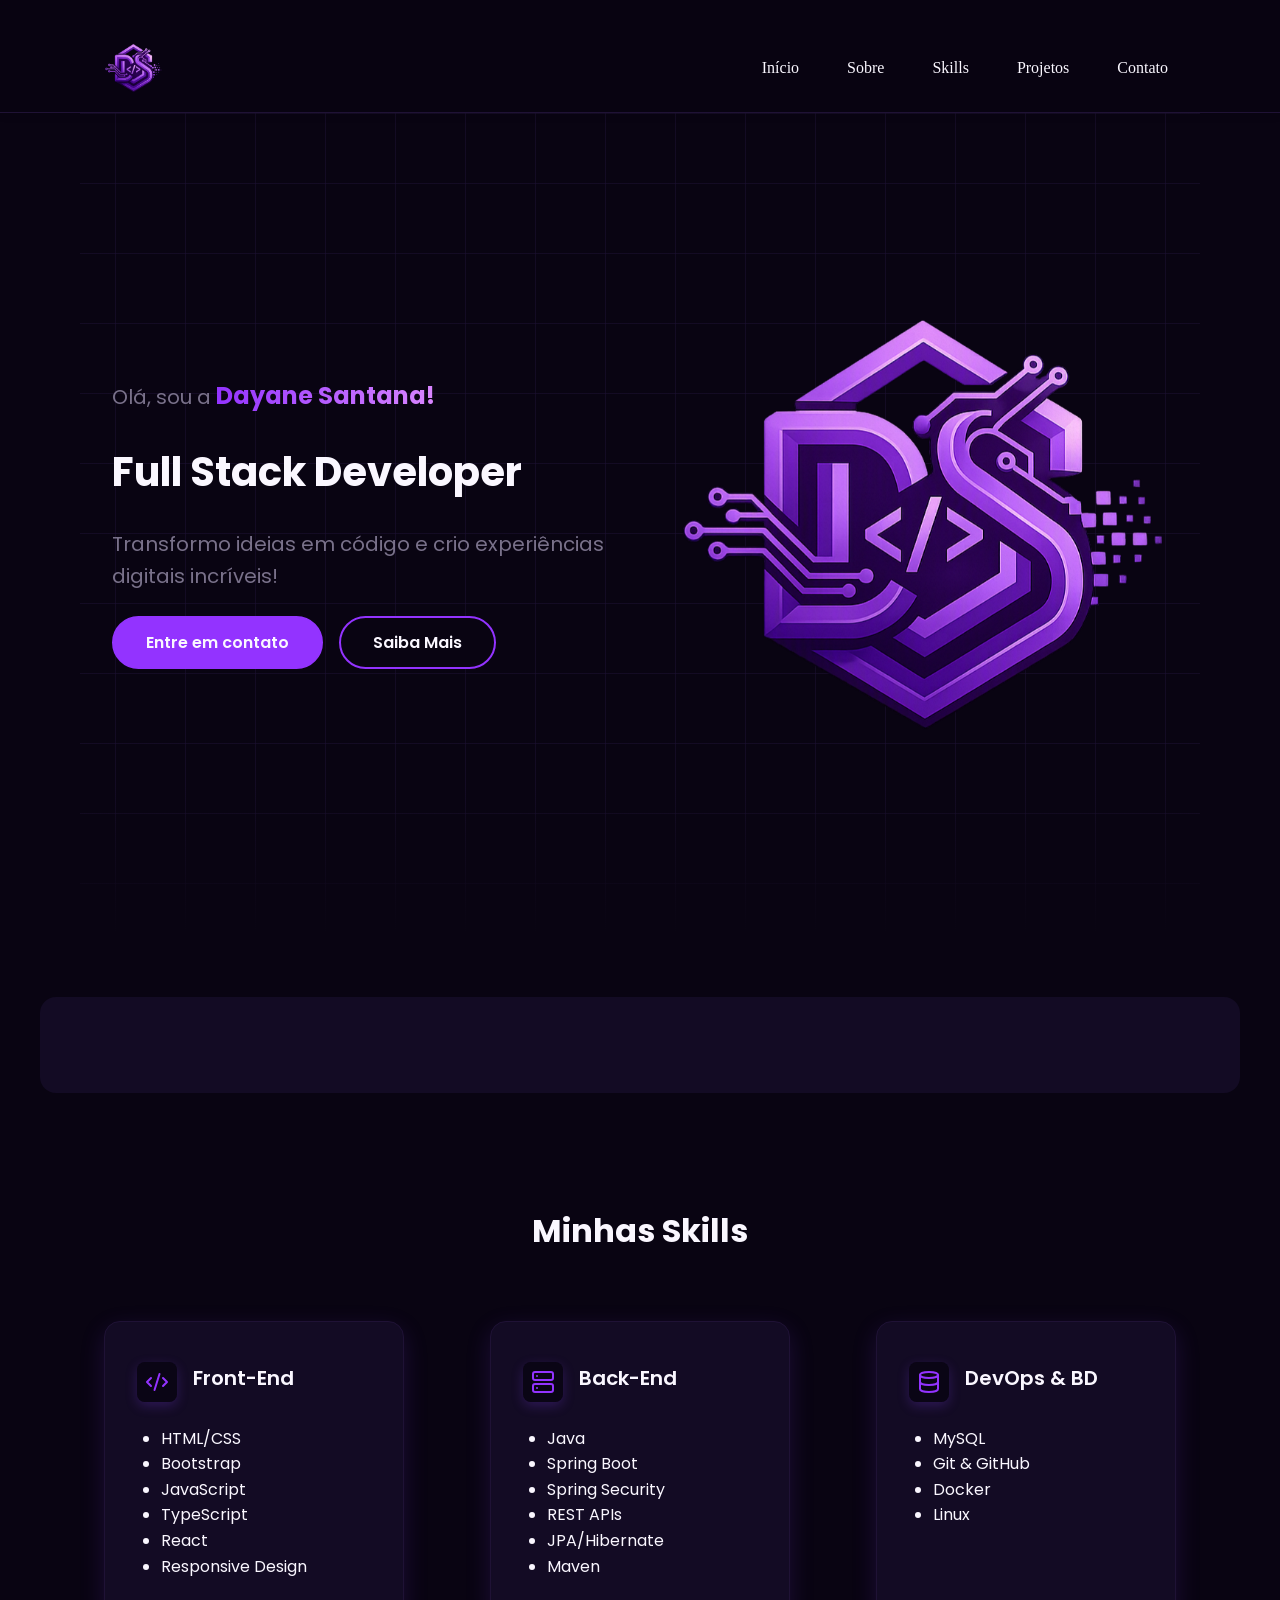
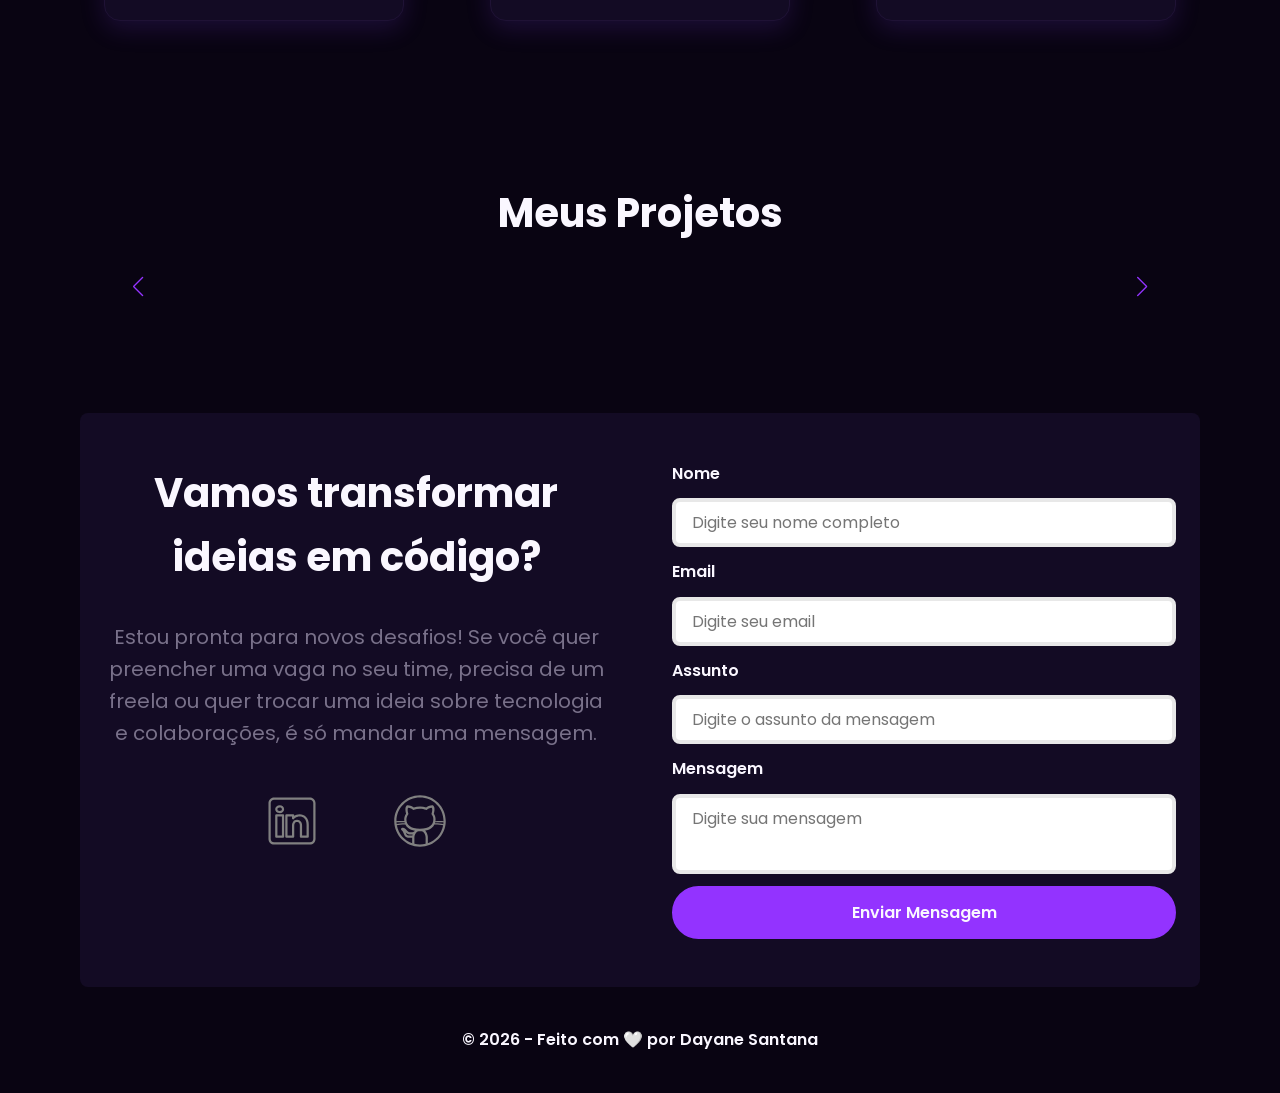
==== commit 42db5c68: "Ajustando CSS" ====
--- a/index.html
+++ b/index.html
@@ -18,7 +18,7 @@
 
     <meta name="robots" content="index, follow">
 
-    <link rel="icon" type="image/svg+xml" href="./assets/img/favicon.svg">
+    <link rel="icon" type="image/svg+xml" href="./assets/img/logo.png">
 
     <!-- SWIPER CSS -->
     <link rel="stylesheet" href="https://cdn.jsdelivr.net/npm/swiper@11/swiper-bundle.min.css"> 
@@ -31,25 +31,26 @@
 </head>
 <body>
     <header>
-        <div class="menu-content">
-            <a href="index.html" id="titulo">Portfólio</a>
+        <div class="menu-content bg-line">
+            <a href="index.html" id="titulo" class="brand"><img src="./assets/img/logo.png" alt="logo"></a>
 
-            <nav>
+            <nav class="nav-bar">
                 <ul class="menu-list">
                     <li><a href="#hero">Início</a></li>
                     <li><a href="#about">Sobre</a></li>
+                    <li><a href="#skills">Skills</a></li>
                     <li><a href="#projects">Projetos</a></li>
-                    <li><a href="#contato">Contato</a></li>
+                    <li><a href="#contact">Contato</a></li>
                 </ul>
         </div>
     </header>  
 
     <main>
-        <section id="hero" class="section-container hero-container">
+        <section id="hero" class="section-container hero-container bg-line">
             <article class="hero-content">
 
-                <span>Olá, eu sou a Dayane Santana!</span>
-                <h1>Desenvolvedora Full Stack</h1>
+                <p class="name">Olá, sou a <span class="highlight name">Dayane Santana!</span></p>
+                <h1>Full Stack Developer</h1>
                 <p>Transformo ideias em código e crio experiências digitais incríveis!</p>
 
                 <div class="buttons-container">
@@ -59,13 +60,52 @@
             </article>
 
             <figure class="hero-image">
-                <img src="./assets/img/foto_dev_woman.svg" alt="Foto da autora." class="float-animation">
+                <img src="./assets/img/logo.png" alt="Foto da autora." class="float-animation">
             </figure>
             
         </section>
 
         <section id="about" class="section-container about-container">
                  
+        </section>
+
+        <section id="skills" class="section-container ">
+            <h1>Minhas Skills</h1>
+            <div class="skills-container">
+            <div class="front skills-card">
+                <h3 class="skills-icon"><img src="./assets/icons/social/code.svg" class="skills-icon">Front-End</h3>
+                <ul>
+                    <li>HTML/CSS</li>
+                    <li>Bootstrap</li>
+                    <li>JavaScript</li>
+                    <li>TypeScript</li>
+                    <li>React</li>
+                    <li>Responsive Design</li>
+                </ul>
+            </div>
+
+            <div class="back skills-card">
+                <h3 class="skills-icon"><img src="./assets/icons/social/server.svg" class="skills-icon">Back-End</h3>
+                <ul>
+                    <li>Java</li>
+                    <li>Spring Boot</li>
+                    <li>Spring Security</li>
+                    <li>REST APIs</li>
+                    <li>JPA/Hibernate</li>
+                    <li>Maven</li>
+                </ul>
+            </div>
+
+            <div class="dev skills-card">
+                <h3 class="skills-icon"><img src="./assets/icons/social/database.svg" class="skills-icon">DevOps & BD</h3>
+                <ul>
+                    <li>MySQL</li>
+                    <li>Git & GitHub</li>
+                    <li>Docker</li>
+                    <li>Linux</li>
+                </ul>
+                </div>
+            </div>
         </section>
 
         <section id="projects" class="section-container projects-container">
@@ -85,21 +125,21 @@
         <section id="contact" class="section-container contact-container">
 
             <article class="contact-info">
-                <h2>Entre em contato</h2>
-                <p>Sinta-se a vontade para entrar em contato comigo!</p>
-
+                <h2>Vamos transformar ideias em código?</h2>
+                <p>Estou pronta para novos desafios! Se você quer preencher uma vaga no seu time, precisa de um freela ou quer trocar uma ideia sobre tecnologia e colaborações, é só mandar uma mensagem.</p>
+                
                 <div class="social-container">
-                    <a href="#" target="_blank" class="social-icon" aria-label="LinkedIn">
+                    <a href="http://linkedin.com/in/dayanesantana59" target="_blank" class="social-icon" aria-label="LinkedIn">
                         <img src="./assets/icons/social/linkedin.svg" alt="Link para o LinkedIn">
                     </a>
 
-                    <a href="#" target="_blank" class="social-icon" aria-label="GitHub">
+                    <a href="https://github.com/dayanesantana" target="_blank" class="social-icon" aria-label="GitHub">
                         <img src="./assets/icons/social/github.svg" alt="Link para o GitHub">
                     </a>
 
-                    <a href="#" target="_blank" class="social-icon" aria-label="Instagram">
-                        <img src="./assets/icons/social/instagram.svg" alt="Link para o Instagram">
-                    </a>
+                    <!-- <a href="#" target="_blank" class="social-icon" aria-label="Email">
+                        <img src="./assets/icons/social/email.svg" alt="Link para o Email">
+                    </a> -->
                 </div>
             </article>
 
@@ -131,7 +171,7 @@
     </main>
 
     <footer>
-        Desenvolvido por Dayane Santana - 2026
+       &copy; 2026 - Feito com 🤍 por Dayane Santana 
     </footer>
     
     <!-- SWIPER JS -->
--- a/assets/css/style.css
+++ b/assets/css/style.css
@@ -10,22 +10,34 @@
 
 :root {
   /*paleta de cores - purple*/
-  --purple-50: #f4eaff;
-  --purple-100: #e9dcfa;
-  --purple-200: #cdb3f0;
-  --purple-300: #b186e5;
-  --purple-400: #9460db;
-  --purple-500: #6b36c8;
-  --purple-600: #5b2ca0;
-  --purple-700: #4c2177;
-  --purple-800: #441f88;
-  --purple-900: #2a0e4d;
+  --purple-primary: #9333FF;   
+  --purple-secondary: #D986FF; 
+  --purple-dark: #1f1235;
+  
+  /*neons*/
+  --neon-1: #a855f7;
+  --neon-2: #c084fc;
+  --neon-3: #e879f9;
+  --neon-4: #7c3aed;
+  --neon-5: #6d28d9;
+
+  /* textos */
+  --text-1: #79718A;
+  --text-2: #645C77;
+  --text-3: #a855f733;
+  
 
   /*cores neutras*/
   --gray-200: #e8e8e8;
   --gray-400: #505861;
   --black: #171717;
   --white: #faf7ff;
+
+  /* background */
+  --bg-color: #090412;
+  --bg-card: #130b24; 
+  --bg-input: #1a1a2e;
+
 
   /*Cores de estado*/
   --error: #e63946;
@@ -71,13 +83,108 @@
   display: flex;
   flex-direction: column;
   min-height: 100vh;
-  background-color: var(--white);
+  background-color: var(--bg-color);
   line-height: 1.6;
-  color: var(--black);
+  color: var(--white);
 }
 
 main {
   flex: 1;
+}
+
+.buttons-container {
+  display: flex;
+  gap: var(--spacing-sm);
+}
+
+.botao,
+.botao-outline {
+  display: inline-block;
+  padding: 0.75rem 2rem;
+  border: 0.15rem solid transparent;
+  border-radius: var(--radius-xl);
+  font-size: var(--text-base);
+  font-weight: 600;
+  text-align: center;
+  cursor: pointer;
+  transition: var(--transition-default);
+}
+
+.botao {
+  border-color: var(--purple-primary);
+  background-color: var(--purple-primary);
+  color: var(--white);
+}
+
+.botao:hover {
+  border-color: var(--white);
+  color: var(--white);
+  background-color: var(--bg-color);
+  box-shadow: var(--shadow-lg);
+  transform: translateY(-0.25rem);
+}
+
+.botao-outline {
+  border-color: var(--purple-primary);
+  background-color: var(--bg-color);
+  color: var(--white);
+}
+
+.botao-outline:hover {
+  border-color: var(--white);
+  background-color: var(--bg-color);
+  color: var(--white);
+  transform: translateY(-0.25rem);
+  box-shadow: var(--shadow-lg);
+}
+
+.botao.botao-sm,
+.botao-outline.botao-sm {
+  min-width: 6rem;
+  padding: 0.25rem var(--spacing-sm);
+  border-width: 0.125rem;
+  border-radius: var(--radius-lg);
+  font-size: var(--text-sm);
+}
+
+header {
+  position: sticky;
+  top: 0;
+  z-index: 1000;
+  width: 100%;
+  height: 7.rem;
+  box-shadow: var(--shadow-sm);
+  background-color: rgba(9, 4, 18, 0.8) !important; 
+  backdrop-filter: blur(12px);
+  border-bottom: 1px solid #1f1235;
+  padding: 1.2rem 2rem;
+  -webkit-backdrop-filter: blur(12px);
+
+}
+
+header a {
+  font-weight: 600;
+  color: var(--white);
+  transition: color 0.3s ease;
+}
+
+header a:hover {
+  color: var(--purple-200);
+}
+
+nav a, .navbar-menu a {
+  color: var(--text-main) !important;
+  font-weight: 500;
+  transition: color 0.3s;
+}
+
+nav a:hover {
+  color: var(--purple-secondary) !important;
+}
+
+.nav-bar, .menu-list {
+  background: transparent !important;
+  background-color: transparent !important;
 }
 
 .section-container {
@@ -85,85 +192,38 @@
   margin: 0 auto;
   padding: var(--spacing-xl) var(--spacing-md);
   scroll-margin-top: 6rem;
-}
-
-.buttons-container {
-  display: flex;
-  gap: var(--spacing-sm);
-}
-
-.botao,
-.botao-outline {
-  display: inline-block;
-  padding: 0.75rem 2rem;
-  border: 0.15rem solid transparent;
-  border-radius: var(--radius-md);
-  font-size: var(--text-base);
-  font-weight: 600;
-  text-align: center;
-  cursor: pointer;
-  transition: var(--transition-default);
-}
-
-.botao {
-  border-color: var(--purple-500);
-  background-color: var(--purple-500);
-  color: var(--white);
-}
-
-.botao:hover {
-  border-color: var(--purple-800);
-  background-color: var(--purple-800);
-  box-shadow: var(--shadow-md);
-  transform: translateY(-0.25rem);
-}
-
-.botao-outline {
-  border-color: var(--purple-500);
-  background-color: transparent;
-  color: var(--purple-500);
-}
-
-.botao-outline:hover {
-  border-color: var(--purple-500);
-  background-color: var(--purple-500);
-  color: var(--white);
-  transform: translateY(-0.25rem);
-}
-
-.botao.botao-sm,
-.botao-outline.botao-sm {
-  min-width: 6rem;
-  padding: 0.25rem var(--spacing-sm);
-  border-width: 0.125rem;
-  border-radius: 0.25rem;
-  font-size: var(--text-sm);
-}
-
-header {
-  position: sticky;
-  top: 0;
-  z-index: 1000;
-  width: 100%;
-  height: 5rem;
-  border-bottom: var(--spacing-xl) solid var(--gray-200);
-  background-color: var(--purple-800);
-  box-shadow: var(--shadow-sm);
-}
-
-header a {
-  font-weight: 600;
-  color: var(--white);
-  transition: color 0.3s ease;
-}
-
-header a:hover {
-  color: var(--purple-100);
-}
-
-#titulo {
+  
+}
+
+ #titulo {
   font-size: var(--text-2x1);
   font-weight: 700;
+  background-color: var(--bg-color);
+  color: var(--text-main);
+}
+
+.highlight{
+  background: linear-gradient(90deg, var(--purple-primary), var(--purple-secondary));
+  -webkit-background-clip: text;
+  -webkit-text-fill-color: transparent;
+  font-size: var(--text-lg);
+
+}
+
+a#titulo.brand {
+  background: transparent !important;
+  background-color: transparent !important;
+  border: none !important;
+  box-shadow: none !important;
+  padding: 0 !important;
+  display: inline-flex !important; 
+}
+
+a#titulo.brand img {
+  background: transparent !important;
+  background-color: transparent !important;
+  max-height: 50px; 
+  width: auto;
 }
 
 .menu-content {
@@ -174,6 +234,9 @@
   height: 100%;
   margin: 0 auto;
   padding: 0 var(--spacing-md);
+  margin-top: var(--spacing-md);
+  background: transparent !important;
+  background-color: transparent !important;
 }
 
 .menu-list {
@@ -184,6 +247,28 @@
 
 .menu-list a {
   padding: var(--spacing-xs);
+}
+
+.bg-line{
+  position: relative;
+  background-color: #090412;
+  background-image: 
+  linear-gradient(rgba(31, 18, 53, 0.5) 1px, transparent 1px),
+  linear-gradient(90deg, rgba(31, 18, 53, 0.5) 1px, transparent 1px);
+  background-size: 70px 70px; 
+  background-position: center top;
+  
+}
+
+#hero::after {
+  content: '';
+  position: absolute;
+  bottom: 0;
+  left: 0;
+  width: 100%;
+  height: 150px;
+  background: linear-gradient(transparent, #090412);
+  pointer-events: none;
 }
 
 .hero-container {
@@ -191,8 +276,11 @@
   align-items: center;
   gap: var(--spacing-2xl);
   min-height: calc(100vh - 5rem);
-}
-
+  background-color: var(--bg-color);
+  color: var(--text-main);
+  padding: 6rem 2rem;
+}
+ 
 .hero-content {
   display: flex;
   flex: 1;
@@ -211,10 +299,9 @@
 }
 
 .hero-content p,
-.about-content p,
 .contact-info p {
   font-size: var(--text-lg);
-  color: var(--gray-400);
+  color: var(--text-1);
 }
 
 .hero-image {
@@ -247,21 +334,34 @@
 .about-container {
   display: flex;
   align-items: center;
+  justify-content: center;
   gap: var(--spacing-2xl);
   margin: var(--spacing-2xl) auto;
   border-radius: var(--radius-lg);
-  background-color: var(--gray-200);
-}
-
-.about-image {
+  background-color: var(--bg-card);
+  text-align: justify;
+  max-width: 1200px;
+}
+
+/* .about-image {
   flex: 0 0 17.5rem;
-}
+} */
 
 .about-image img {
-  width: 100%;
-  border: 0.35rem solid var(--purple-500);
+  width: 80%;
   border-radius: var(--radius-full);
   box-shadow: var(--shadow-lg);
+  border: 2px solid #D986FF;
+  box-shadow: 0 0 35px rgba(147, 51, 255, 0.6), 
+              0 0 15px rgba(217, 134, 255, 0.4);       
+  transition: box-shadow 0.3s ease;
+
+}
+
+.about-content{
+  flex: 1;
+  margin-right: var(--spacing-2xl);
+  align-items: center;
 }
 
 .about-content h2,
@@ -270,13 +370,16 @@
   margin-bottom: var(--spacing-md);
   font-size: var(--text-3xl);
   font-weight: 700;
-  color: var(--purple-800);
+  color: var(--white);
+  text-align: center;
 }
 
 .about-content p {
   margin-bottom: var(--spacing-sm);
   text-align: justify;
-}
+  color: var(--text-1);
+}
+  
 
 .about-buttons-data {
   display: flex;
@@ -284,35 +387,103 @@
   align-items: center;
   gap: var(--spacing-lg);
   margin-top: var(--spacing-lg);
-}
-
-.about-buttons-data .botao {
+  text-align: center;
+}
+
+.about-buttons-data .botao .botao-outline{
   margin-right: auto;
+  align-items: center;
+  justify-content: center;
+  text-align: center;
+}
+
+.button-data{
+  background-color: var(--bg-card);
+  
 }
 
 .data-container {
   display: flex;
   gap: var(--spacing-lg);
-  margin-top: 0;
+  margin-top: var(--spacing-xs);
+  align-items: center;
+  justify-content: center;
 }
 
 .data-item {
   display: flex;
   flex-direction: column;
-  align-items: center;
 }
 
 .data-number {
   font-size: var(--text-xl);
   font-weight: 700;
   text-align: center;
-  color: var(--purple-500);
-}
+  color: var(--white);
+ }
 
 .data-label {
   font-size: var(--text-base);
   text-align: center;
-  color: var(--gray-400);
+  color: var(--text-1);
+ }
+
+#skills{
+  display: grid;
+  grid-template-columns: repeat(3,1);
+  gap: var(--spacing-2xl);
+  margin: var(--spacing-2xl) auto;
+  
+  /* background-color: var(--bg-card); */
+}
+
+.skills-container{
+  display: flex;
+  justify-content: space-between;
+  gap: var(--spacing-2xl);
+}
+
+.skills-card {
+  background-color: var(--bg-card);
+  border: 1px solid var(--purple-dark);
+  border-radius: var(--radius-lg);
+  padding: 2.5rem 2rem;
+  width: 300px;
+  height: 300px;
+  box-shadow: var(--shadow-lg);
+}
+
+.skills-card ul{
+  margin: var(--spacing-md);
+}
+
+#skills h1{
+  text-align: center;
+  padding-bottom: 0;
+  margin-bottom: 0;
+  font-size: var(--text-2x1);
+  font-weight: 700;
+  /* justify-content: center; */
+}
+
+#skills h3{
+  margin-bottom: var(--spacing-sm);
+  font-size: var(--text-lg);
+  font-weight: 600;
+}
+
+.skills-icon{
+margin-right: var(--spacing-sm);
+display: flex;
+}
+
+.skills-icon img{
+border-radius: var(--radius-md);
+box-shadow: var(--shadow-md);
+background-color: rgba(9, 4, 18, 0.8) !important; 
+backdrop-filter: blur(12px);
+width: 40px;
+padding: 8px;
 }
 
 .projects-container {
@@ -327,6 +498,7 @@
   width: 100%;
   padding: var(--spacing-sm) var(--spacing-xl);
   overflow: hidden;
+  
 }
 
 .projects-card {
@@ -336,13 +508,13 @@
   height: 100%;
   border: 0.15rem solid var(--gray-200);
   border-radius: var(--radius-lg);
-  background-color: var(--white);
+  background-color: var(--bg-color);
   box-shadow: var(--shadow-sm);
   overflow: hidden;
   transition: var(--transition-default);
 }
 
-.project-card:hover {
+.projects-card:hover {
   box-shadow: var(--shadow-lg);
 }
 
@@ -354,8 +526,8 @@
   height: 10rem;
   background: linear-gradient(
     135deg,
-    var(--purple-50) 0%,
-    var(--purple-100) 100%
+    var(--bg-card) 0%,
+    var(--bg-color) 100%
   );
 }
 
@@ -380,28 +552,31 @@
   margin-bottom: 0.75rem;
   font-size: var(--text-lg);
   font-weight: 700;
+  text-align: center;
 }
 
 .project-content p {
   flex: 1;
   margin-bottom: var(--spacing-sm);
   font-size: 0.95rem;
-  color: var(--gray-400);
+  color: var(--text-1);
+  text-align: center;
 }
 
 .project-tags {
   display: flex;
   flex-wrap: wrap;
   gap: var(--spacing-xs);
+  justify-content: center;
 }
 
 .tag {
   padding: 0.375rem 0.75rem;
-  border-radius: var(--radius-sm);
-  background-color: var(--purple-100);
+  border-radius: var(--radius-lg);
+  background-color: var(--purple-dark);
   font-size: var(--text-sm);
   font-weight: 600;
-  color: var(--purple-800);
+  color: var(--white);
 }
 
 .project-buttons {
@@ -412,7 +587,8 @@
   margin-top: var(--spacing-sm);
 }
 
-Containers do swiper*/ .swiper-wrapper {
+/*Containers do swiper*/ 
+.swiper-wrapper {
   align-items: stretch;
 }
 
@@ -431,12 +607,12 @@
 .swiper-button-next::after,
 .swiper-button-prev::after {
   font-size: var(--text-lg);
-  color: var(--purple-500);
+  color: var(--purple-primary);
 }
 
 .swiper-button-next:hover::after,
 .swiper-button-prev:hover::after {
-  color: var(--purple-800);
+  color: var(--neon-2);
 }
 
 .swiper-pagination-bullet {
@@ -449,20 +625,24 @@
 .swiper-pagination-bullet-active {
   width: var(--spacing-lg);
   border-radius: var(--radius-sm);
-  background-color: var(--purple-500);
+  background-color: var(--purple-primary);
 }
 
 .contact-container {
   display: grid;
   grid-template-columns: 1fr 1fr;
   gap: var(--spacing-2xl);
+  background-color: var(--bg-card);
+  border-radius: var(--radius-md);
 }
 
 .contact-info h2 {
-  margin-bottom: var(--spacing-md);
+  text-align: center;
+  margin-bottom: var(--spacing-lg);  
 }
 
 .contact-info p {
+  text-align: center;
   margin-bottom: var(--spacing-lg);
 }
 
@@ -482,7 +662,7 @@
 
 .social-icon img {
   width: 100%;
-  filter: brightness(0) saturate(100%);
+  filter: brightness(100%) saturate(100%) contrast(0%);
   transition: filter 0.3s ease;
 }
 
@@ -502,7 +682,7 @@
   font-weight: 600;
 }
 
-forma input,
+form input,
 form textarea {
   width: 100%;
   padding: 0.5rem var(--spacing-sm);
@@ -515,7 +695,7 @@
 
 form input:focus,
 form textarea:focus {
-  border-color: var(--purple-500);
+  border-color: var(--purple-primary);
   outline: none;
 }
 
@@ -532,7 +712,6 @@
 
 footer {
   padding: 2.5rem;
-  background: linear-gradient(to right, var(--purple-500), var(--purple-800));
   font-weight: 600;
   text-align: center;
   color: var(--white);
@@ -560,7 +739,7 @@
 .sucess-content h1 {
   font-size: var(--text-3xl);
   font-weight: 700;
-  color: var(--purple-800);
+  color: var(--purple-900);
 }
 
 .sucess-content h2 {
@@ -641,7 +820,9 @@
 
     .buttons-container {
         justify-content: center;
-        width: 100%;
+        width: 70%;
+        padding: var(--spacing-lg);
+        margin: auto;
     }
 
     .hero-container .botao,
@@ -651,11 +832,16 @@
         white-space: nowrap;
     }
 
+    .highlight span{
+      font-size: var(--text-3xl);
+    }
+
     .about-container {
         flex-direction: column;
         gap: var(--spacing-md);
         margin: var(--spacing-lg);
         padding: var(--spacing-lg);
+        justify-content: center;
     }
 
     .about-image {
@@ -663,30 +849,70 @@
         width: 100%;
         display: flex;
         justify-content: center;
+        
     }
 
     .about-image img {
         max-width: 16rem;
         width: 100%;
+        margin-top: 0;
+        margin-bottom: 0;
+        padding-bottom: 0;
+        padding-top: 0;
     }
 
     .about-content {
         width: 100%;
+        flex-direction: column;
+        justify-content: center;
+        gap: var(--spacing-md);
+        margin: 0 var(--spacing-lg);
+        padding: 0 var(--spacing-lg);   
+    }
+
+    .about-content p{
+      text-align: center;  
+      padding-bottom: 0;
+      margin-bottom: 0;
     }
 
     .about-buttons-data {
         flex-direction: column;
         gap: var(--spacing-md);
-        align-items: stretch;
     }
 
     .about-buttons-data .botao {
         margin-right: 0;
+      
     }
 
     .data-container {
-        justify-content: center;
-        width: 100%;
+      justify-content: center;
+      width: 100%;
+    }
+
+    /*Skills*/
+    #skills {
+      width: 100%;
+      flex-direction: column;
+      justify-content: center;
+    }
+
+    #skills h1{
+      text-align: center;
+      margin-bottom: 0;
+      
+    }
+
+    .skills-container{
+      width: 100%;
+      flex-direction: column;
+      justify-content: center;
+      gap: var(--spacing-md);
+      margin: 0 var(--spacing-lg);
+      padding: var(--spacing-lg);
+      padding-bottom: 0;
+      padding-top: 0;   
     }
 
     /* Projects */
@@ -699,7 +925,7 @@
         padding: var(--spacing-sm) var(--spacing-lg) 2.5rem;
     }
 
-    .project-card {
+    .projects-card {
         width: 100%;
         height: 30rem;
         min-height: 30rem;
@@ -722,6 +948,13 @@
     .project-tags {
         min-height: 2.5rem;
         align-items: flex-start;
+    }
+
+    .tag {
+      padding: 0.375rem 0.75rem;
+      font-size: var(--text-base);
+      font-weight: 300;
+      
     }
 
     .swiper-wrapper {
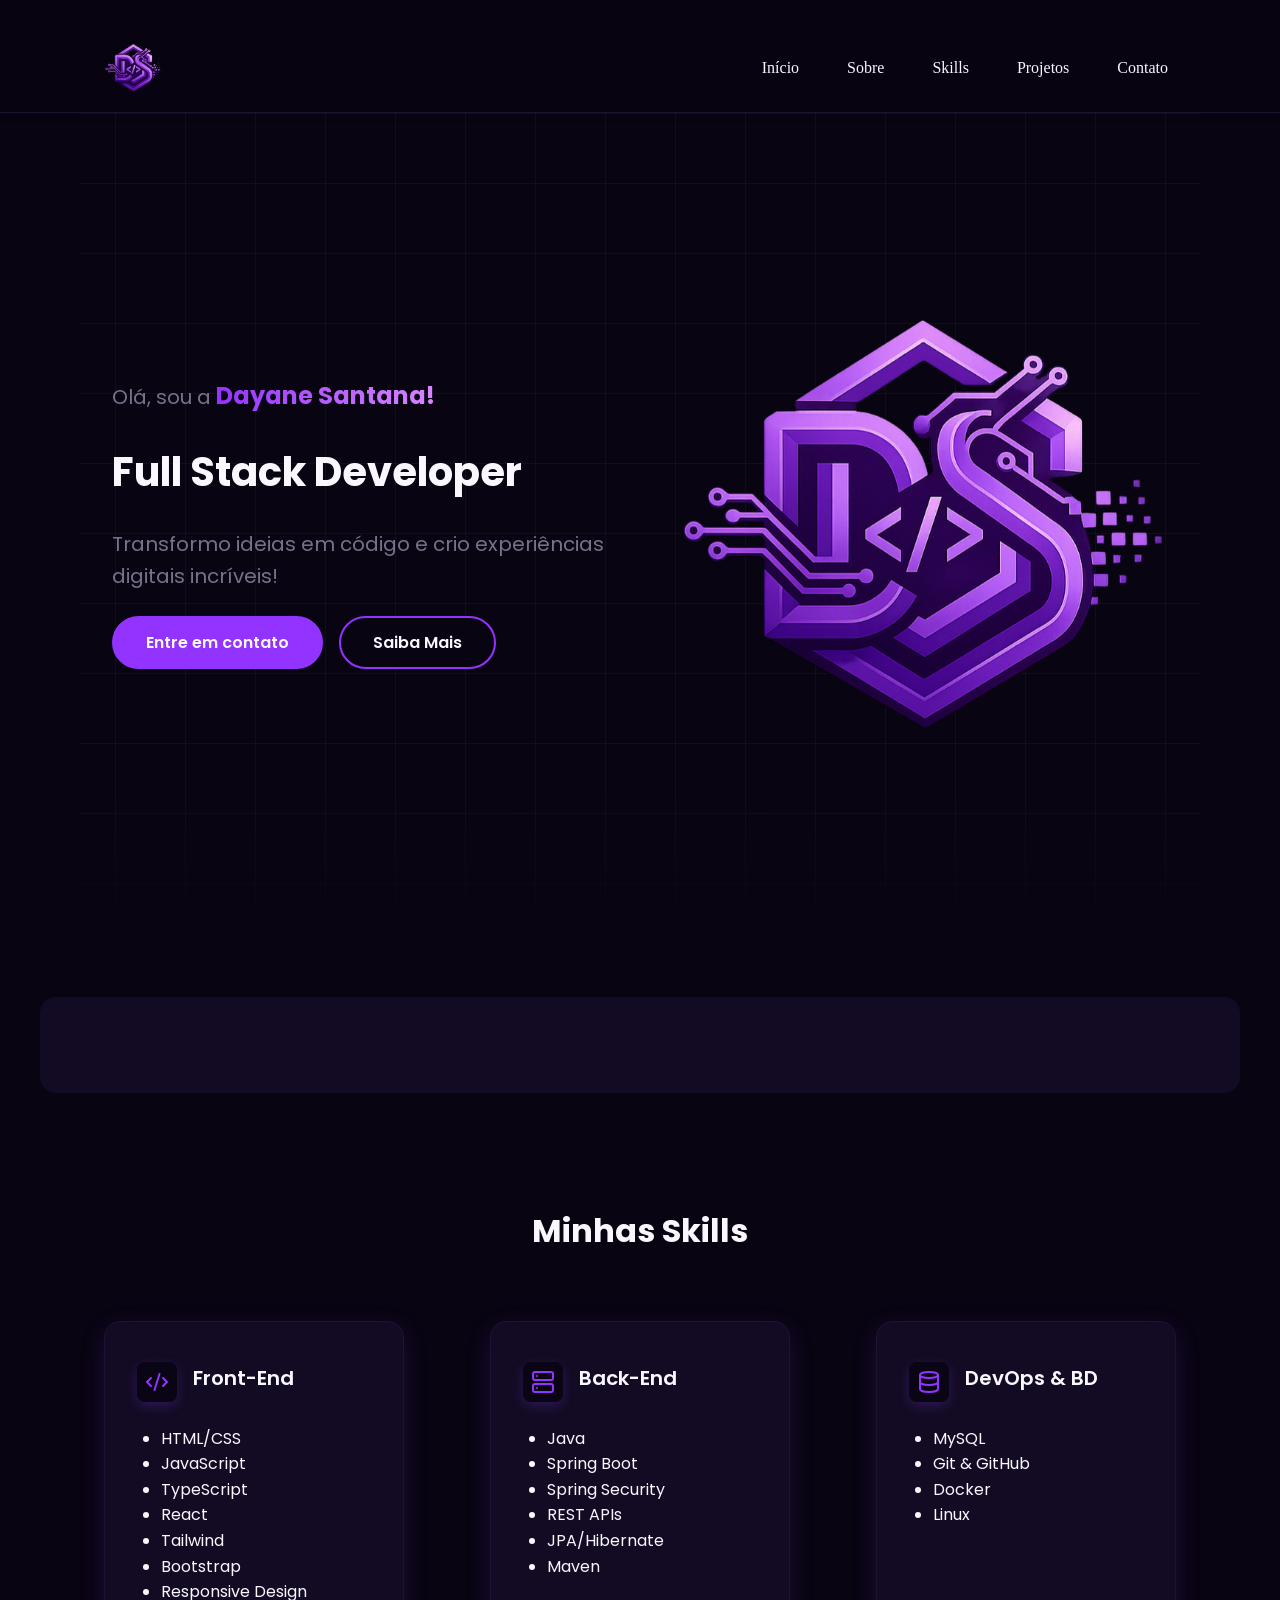
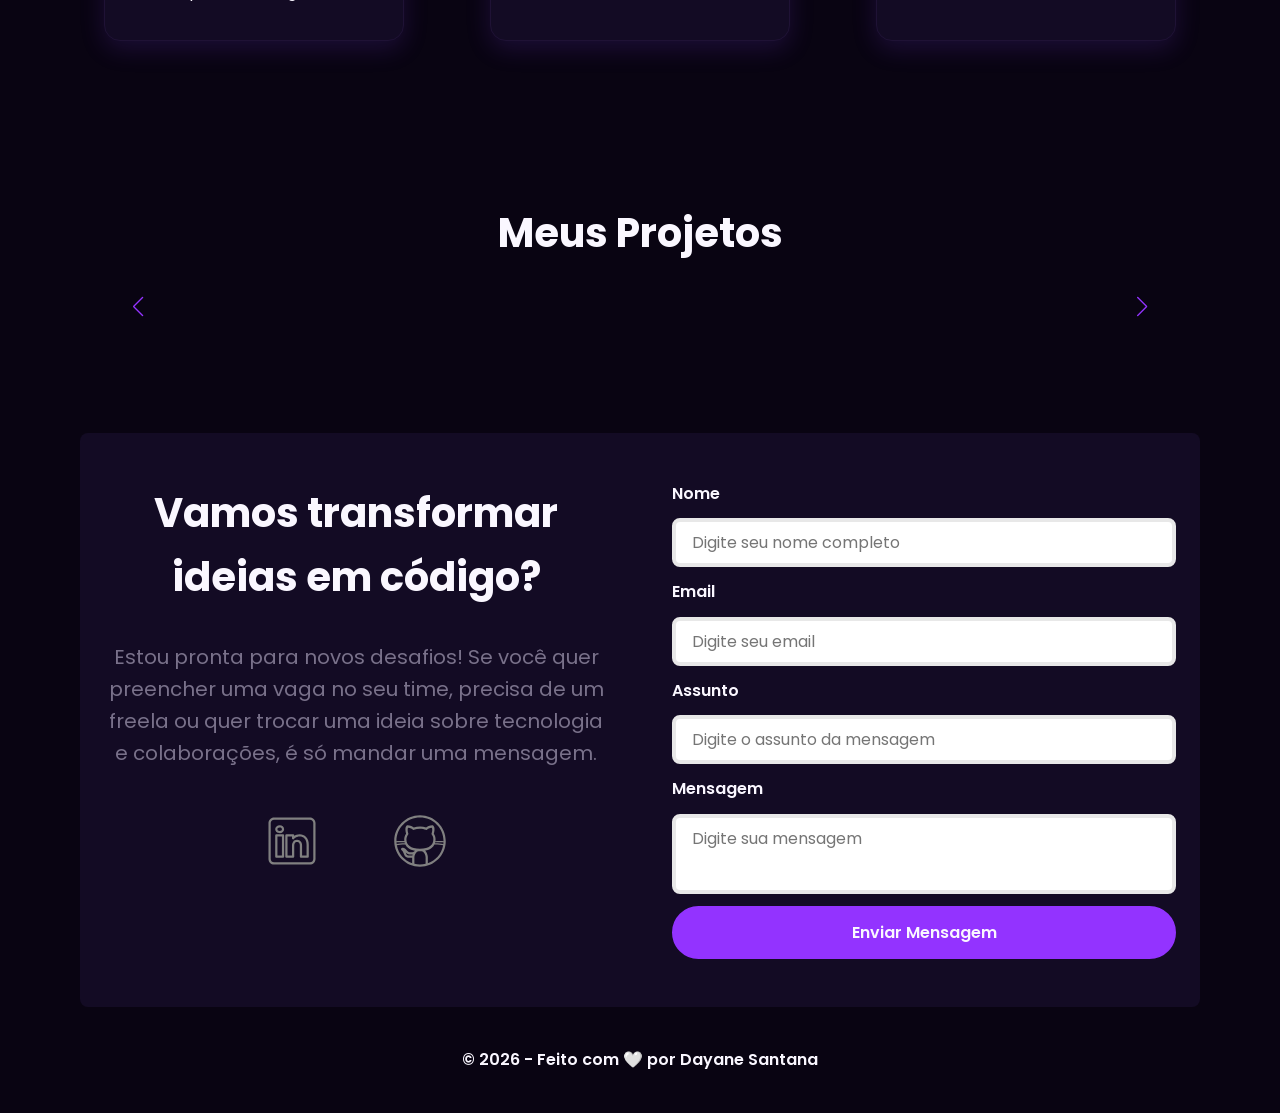
==== commit cff0ae50: "Ajustando detalhes" ====
--- a/index.html
+++ b/index.html
@@ -76,10 +76,11 @@
                 <h3 class="skills-icon"><img src="./assets/icons/social/code.svg" class="skills-icon">Front-End</h3>
                 <ul>
                     <li>HTML/CSS</li>
-                    <li>Bootstrap</li>
                     <li>JavaScript</li>
                     <li>TypeScript</li>
                     <li>React</li>
+                    <li>Tailwind</li>
+                    <li>Bootstrap</li>
                     <li>Responsive Design</li>
                 </ul>
             </div>
@@ -144,7 +145,7 @@
             </article>
 
             <form id="formulario" action="https://formsubmit.co/efbd7583fe93ba88ac6b9df064552114" method="POST">
-                <input type="hidden" name="_next" value="http://localhost:5500/sucess.html">
+                <input type="hidden" name="_next" value="https://dayanesantana.github.io/meu-portfolio/sucess.html">
                 <input type="hidden" name="_captcha" value="false">
 
                 <label for="nome">Nome</label>
--- a/assets/css/style.css
+++ b/assets/css/style.css
@@ -449,7 +449,7 @@
   border-radius: var(--radius-lg);
   padding: 2.5rem 2rem;
   width: 300px;
-  height: 300px;
+  height: 320px;
   box-shadow: var(--shadow-lg);
 }
 
